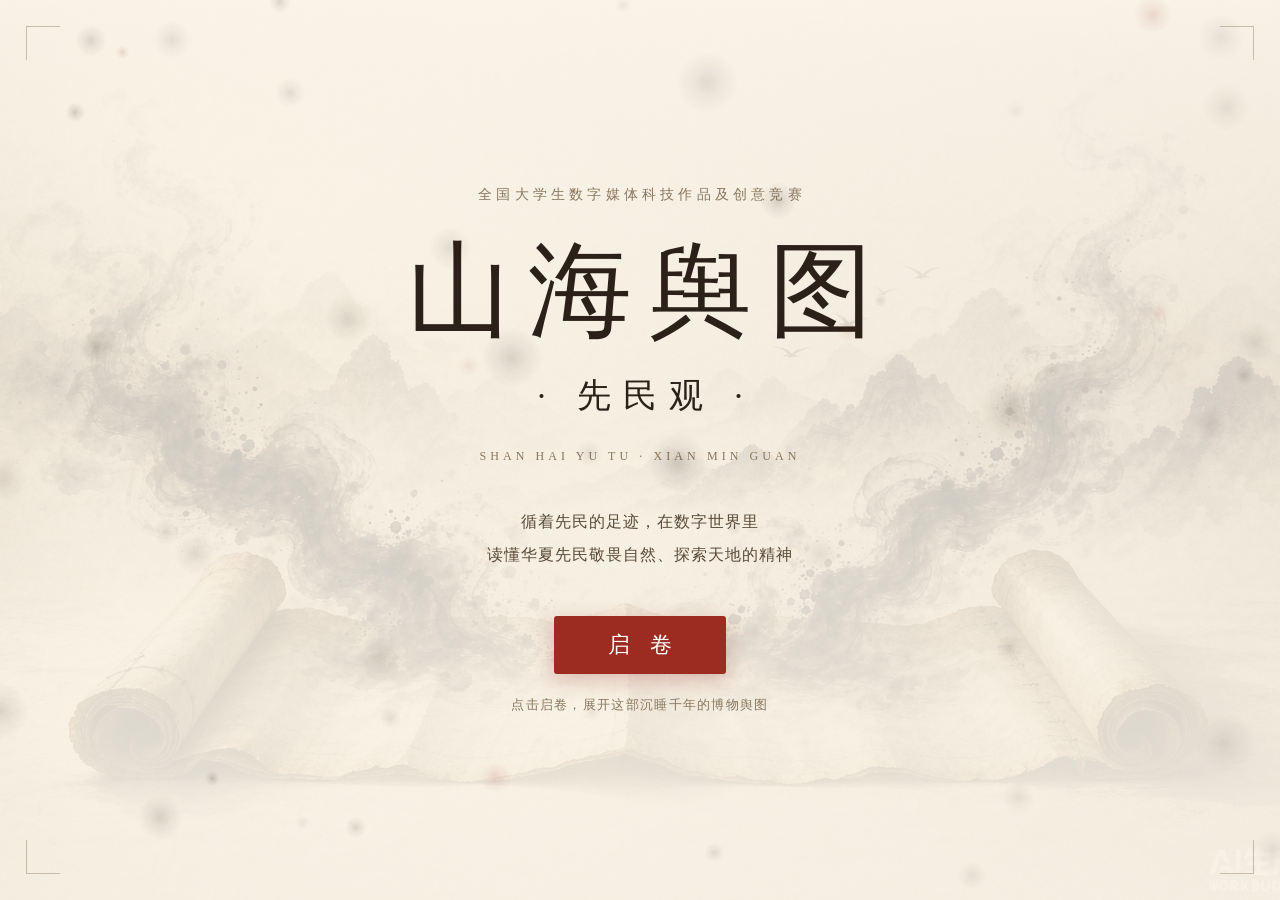
==== index.html @ 9dc1ae15 "《山海舆图·先民观》交互 H5：5 处地点 / 15 只异兽，含收集进度与结语回响" ====
<!DOCTYPE html>
<html lang="zh-CN">
<head>
<meta charset="UTF-8">
<meta name="viewport" content="width=device-width,initial-scale=1,maximum-scale=1,user-scalable=no,viewport-fit=cover">
<meta name="description" content="《山海舆图·先民观》—— 一款以《山海经》为基底的可交互博物舆图 H5">
<title>山海舆图 · 先民观</title>
<link rel="stylesheet" href="assets/css/style.css">
</head>
<body>

<!-- 墨迹粒子背景（全局，轻量） -->
<canvas id="ink-canvas" aria-hidden="true"></canvas>

<!-- ============ 首页：古本启卷 ============ -->
<section class="page page--cover is-active" id="page-cover">
  <div class="cover__bg"></div>
  <div class="cover__inner">
    <p class="cover__eyebrow">全国大学生数字媒体科技作品及创意竞赛</p>
    <h1 class="cover__title">山海舆图</h1>
    <p class="cover__subtitle">· 先民观 ·</p>
    <p class="cover__en">SHAN HAI YU TU · XIAN MIN GUAN</p>
    <p class="cover__desc">循着先民的足迹，在数字世界里<br>读懂华夏先民敬畏自然、探索天地的精神</p>
    <button class="btn-seal" id="btn-open">启 卷</button>
    <p class="cover__hint">点击启卷，展开这部沉睡千年的博物舆图</p>
  </div>
  <div class="cover__corner cover__corner--tl"></div>
  <div class="cover__corner cover__corner--tr"></div>
  <div class="cover__corner cover__corner--bl"></div>
  <div class="cover__corner cover__corner--br"></div>
</section>

<!-- ============ 山海舆图：核心主界面 ============ -->
<section class="page page--map" id="page-map">
  <div class="scroll-viewport" id="viewport">
    <div class="scroll-track" id="track">

      <!-- 远景：长卷底图（跟随滚动，横向平铺） -->
      <div class="layer layer--paper" data-speed="1"></div>

      <!-- 远山剪影 -->
      <div class="layer layer--far" data-speed="0.25">
        <svg viewBox="0 0 1200 300" preserveAspectRatio="none">
          <path d="M0 230 L90 150 L180 215 L280 120 L390 205 L480 160 L600 225 L710 140 L820 210 L930 155 L1040 220 L1130 165 L1200 225 L1200 300 L0 300 Z"/>
        </svg>
      </div>

      <!-- 中山剪影 -->
      <div class="layer layer--mid" data-speed="0.55">
        <svg viewBox="0 0 1200 300" preserveAspectRatio="none">
          <path d="M0 265 L120 205 L230 258 L350 190 L470 250 L580 200 L700 258 L810 195 L930 252 L1050 205 L1160 255 L1200 230 L1200 300 L0 300 Z"/>
        </svg>
      </div>

      <!-- 舆图节点（位置由 app.js 依视差速度换算） -->
      <div class="layer layer--nodes" data-speed="0.8" id="node-layer">
        <!-- 卷末标记：让末尾的留白成为「未知之境」，而非看起来没加载完 -->
        <div class="end-mark" aria-hidden="true">
          <span class="end-mark__line">大荒之外</span>
          <span class="end-mark__seal">未 知</span>
        </div>
      </div>

      <!-- 近景坡岸 -->
      <div class="layer layer--near" data-speed="1">
        <svg viewBox="0 0 1200 300" preserveAspectRatio="none">
          <path d="M0 288 L150 262 L300 285 L450 258 L600 284 L750 260 L900 286 L1050 262 L1200 285 L1200 300 L0 300 Z"/>
        </svg>
      </div>

    </div>
  </div>

  <!-- 顶部标题栏 -->
  <header class="map-head">
    <div class="map-head__title">山海舆图 · 先民观</div>
    <div class="map-head__stat" id="stat-count" aria-live="polite">已识 0 / 15</div>
    <nav class="map-head__nav">
      <button class="btn-ghost" data-goto="timeline">时间线</button>
      <button class="btn-ghost" data-goto="ending">结语</button>
    </nav>
  </header>

  <!-- 底部进度与提示 -->
  <footer class="map-foot">
    <div class="map-foot__progress"><span id="progress-bar"></span></div>
    <p class="map-foot__hint" id="map-hint">横向滚动或拖动，循着先民的足迹游历山海 · 点击发光节点解锁知识</p>
  </footer>
</section>

<!-- ============ 时间线 ============ -->
<section class="page page--timeline" id="page-timeline">
  <div class="tl-wrap">
    <header class="tl-head">
      <h2>古籍流传与活化</h2>
      <p>从《山海经》古本，到今天被重新打开的方式</p>
    </header>
    <ol class="tl-list" id="tl-list"></ol>
    <p class="tl-note">以上为通识性脉络梳理，不涉具体年份考订。</p>
    <div class="tl-actions">
      <button class="btn-ghost" data-goto="map">返回舆图</button>
      <button class="btn-ghost" data-goto="ending">结语</button>
    </div>
  </div>
</section>

<!-- ============ 结语 ============ -->
<section class="page page--ending" id="page-ending">
  <div class="ed-wrap">
    <p class="ed-eyebrow">回响</p>
    <h2 class="ed-title" id="ed-title"></h2>
    <div class="ed-lines" id="ed-lines"></div>
    <!-- 此行所遇：把看过的异兽回响一遍，未看满则提示还差几只 -->
    <div class="ed-met" id="ed-met"></div>
    <div class="ed-tags" id="ed-tags"></div>
    <div class="ed-actions">
      <button class="btn-seal btn-seal--sm" id="btn-restart">重 游</button>
      <button class="btn-ghost" data-goto="map">回到舆图</button>
    </div>
  </div>
</section>

<!-- ============ 知识卡弹层 ============ -->
<div class="modal" id="modal" role="dialog" aria-modal="true" aria-labelledby="modal-title">
  <div class="modal__mask" data-close></div>
  <article class="modal__card" id="modal-card">
    <button class="modal__close" data-close aria-label="关闭">×</button>

    <!-- ============ 视图一：地点 · 该境全部异兽 ============ -->
    <section class="mv mv--place" id="view-place">
      <header class="kc-head">
        <p class="kc-eyebrow" id="kc-source"></p>
        <h3 class="kc-title" id="modal-title"></h3>
        <p class="kc-focus" id="kc-focus"></p>
        <p class="kc-intro" id="kc-intro"></p>
      </header>

      <div class="pl-bar">
        <span class="pl-count" id="pl-count"></span>
        <span class="pl-tip">点一只，看它的故事</span>
      </div>
      <ul class="beast-grid" id="beast-grid"></ul>

      <footer class="kc-foot">
        <p>同境异兽按《山海经》原文出处编排，「博物对照」为对照参考；兽名旁所注读音，参考《汉语大字典》《现代汉语词典》等工具书。</p>
      </footer>

      <nav class="kc-nav">
        <button class="btn-ghost btn-ghost--sm" id="kc-prev">← 上一处</button>
        <span class="kc-nav__pos" id="kc-pos"></span>
        <button class="btn-ghost btn-ghost--sm" id="kc-next">下一处 →</button>
      </nav>
    </section>

    <!-- ============ 视图二：异兽 · 故事与考据 ============ -->
    <section class="mv mv--beast" id="view-beast">
      <button class="mv-back" id="beast-back">
        <span class="mv-back__arrow">←</span>
        <span>返回<em id="back-place"></em></span>
      </button>

      <!-- 异兽主图：640×640 白描，按大图呈现 -->
      <figure class="kc-beast">
        <div class="kc-beast__frame">
          <img id="kc-img" alt="" loading="lazy">
        </div>
        <figcaption class="kc-beast__meta">
          <div class="kc-beast__name"><span id="kc-beast-name"></span><em class="kc-beast__py" id="kc-beast-py"></em></div>
          <p class="kc-beast__row"><span>出自</span><em id="kc-beast-at"></em></p>
          <p class="kc-beast__row"><span>博物对照</span><em id="kc-beast-zoology"></em></p>
          <p class="kc-beast__row"><span>先民猜想</span><em id="kc-beast-guess"></em></p>
        </figcaption>
      </figure>

      <!-- 先民故事：据记载推演，须与古籍原文区分 -->
      <div class="story">
        <h4 class="story__title">先民的故事</h4>
        <p class="story__text" id="story-text"></p>
        <p class="story__note">据《山海经》记载推演的情景化叙述，非古籍原文。</p>
      </div>

      <ol class="kc-layers" id="kc-layers"></ol>

      <footer class="kc-foot">
        <p>「博物对照」为当代知识对接的合理推测，标注为对照参考，不与古籍原文混淆。</p>
      </footer>

      <nav class="kc-nav">
        <button class="btn-ghost btn-ghost--sm" id="beast-prev">← 上一只</button>
        <span class="kc-nav__pos" id="beast-pos"></span>
        <button class="btn-ghost btn-ghost--sm" id="beast-next">下一只 →</button>
      </nav>
    </section>
  </article>
</div>

<script src="assets/js/data.js"></script>
<script src="assets/js/ink-particles.js"></script>
<script src="assets/js/app.js"></script>
</body>
</html>
---- assets/css/style.css ----
/* ===========================================================
   《山海舆图 · 先民观》样式表
   视觉基调：宣纸底 / 墨线勾勒 / 淡彩晕染 / 长卷式构图
   =========================================================== */

:root{
  --paper:#FAF5E9;
  --paper-2:#FFFDF8;
  --ink:#2B2118;
  --ink-soft:#5A4A37;
  --ink-faint:#8A765D;
  --line:#D9CFBB;
  --line-2:#C9BCA6;
  --red:#9C2B21;
  --wash:#F3ECDD;
  --font:"STKaiti","KaiTi","STSong","SimSun","Songti SC",serif;
  --ease:cubic-bezier(.22,.61,.36,1);
}

*{box-sizing:border-box;margin:0;padding:0;-webkit-tap-highlight-color:transparent}

html,body{height:100%;overflow:hidden}

body{
  background:var(--paper);
  color:var(--ink);
  font-family:var(--font);
  font-size:16px;
  line-height:1.75;
  position:relative;
}

/* 粒子层浮在页面之上：这样首页、舆图、结语都能看见墨点在纸上苏醒。
   透明度很低，不干扰文字；弹层 z-index 更高，不受影响。 */
#ink-canvas{
  position:fixed;inset:0;width:100%;height:100%;
  pointer-events:none;z-index:3;
}

/* ---------------- 页面容器 ---------------- */
.page{
  position:fixed;inset:0;
  opacity:0;visibility:hidden;
  transition:opacity .7s var(--ease),visibility .7s;
  z-index:2;
}
.page.is-active{opacity:1;visibility:visible}

/* ---------------- 通用按钮 ---------------- */
.btn-seal{
  display:inline-block;
  padding:14px 46px;
  font-family:var(--font);
  font-size:22px;letter-spacing:.34em;text-indent:.34em;
  color:var(--paper-2);
  background:var(--red);
  border:none;border-radius:3px;
  cursor:pointer;
  box-shadow:0 6px 22px rgba(156,43,33,.28);
  transition:transform .3s var(--ease),box-shadow .3s var(--ease);
}
.btn-seal:hover{transform:translateY(-2px);box-shadow:0 10px 28px rgba(156,43,33,.36)}
.btn-seal:active{transform:translateY(0)}
.btn-seal--sm{padding:10px 30px;font-size:18px}

.btn-ghost{
  padding:6px 16px;
  font-family:var(--font);
  font-size:15px;letter-spacing:.14em;text-indent:.14em;
  color:var(--ink-soft);
  background:rgba(255,253,248,.7);
  border:1px solid var(--line-2);border-radius:2px;
  cursor:pointer;
  transition:all .25s var(--ease);
}
.btn-ghost:hover{color:var(--red);border-color:var(--red)}

/* ===========================================================
   首页：古本启卷
   =========================================================== */
.page--cover{
  display:flex;align-items:center;justify-content:center;
  background:transparent;      /* 让墨迹粒子透上来 */
}
.cover__bg{
  position:absolute;inset:0;
  background:url("../img/cover-scroll.jpg") center bottom/cover no-repeat;
  opacity:.5;
  filter:saturate(.85);
}
.cover__bg::after{
  content:'';position:absolute;inset:0;
  background:linear-gradient(to bottom,rgba(250,245,233,.94) 0%,rgba(250,245,233,.6) 42%,rgba(250,245,233,.86) 100%);
}

.cover__inner{
  position:relative;z-index:3;
  text-align:center;
  padding:0 24px;
  animation:rise 1.2s var(--ease) both;
}
@keyframes rise{from{opacity:0;transform:translateY(26px)}to{opacity:1;transform:none}}

.cover__eyebrow{font-size:14px;letter-spacing:.3em;text-indent:.3em;color:var(--ink-faint);margin-bottom:26px}
.cover__title{
  font-size:clamp(56px,11vw,104px);font-weight:400;
  letter-spacing:.16em;text-indent:.16em;line-height:1.1;
  color:var(--ink);
}
.cover__subtitle{
  margin-top:18px;font-size:clamp(22px,4.4vw,34px);
  letter-spacing:.34em;text-indent:.34em;color:var(--ink);
}
.cover__en{
  margin-top:20px;font-family:"Times New Roman",serif;
  font-size:12px;letter-spacing:.34em;color:var(--ink-faint);text-transform:uppercase;
}
.cover__desc{
  margin:38px auto 0;max-width:520px;
  font-size:16px;line-height:2.1;color:var(--ink-soft);letter-spacing:.06em;
}
.page--cover .btn-seal{margin-top:44px}
.cover__hint{margin-top:20px;font-size:13px;color:var(--ink-faint);letter-spacing:.1em}

/* 版框四角 */
.cover__corner{position:absolute;width:34px;height:34px;border:1px solid var(--line-2);z-index:2}
.cover__corner--tl{top:26px;left:26px;border-right:none;border-bottom:none}
.cover__corner--tr{top:26px;right:26px;border-left:none;border-bottom:none}
.cover__corner--bl{bottom:26px;left:26px;border-right:none;border-top:none}
.cover__corner--br{bottom:26px;right:26px;border-left:none;border-top:none}

/* 启卷动画：中缝朱线 → 纸面向两侧展开 */
.page--cover::before{
  content:'';position:absolute;left:50%;top:0;width:1px;height:100%;
  background:var(--red);transform:scaleY(0);transform-origin:center;z-index:6;
}
.page--cover::after{
  content:'';position:absolute;inset:0;background:var(--paper);
  transform:scaleX(0);transform-origin:center;z-index:5;pointer-events:none;
}
.page--cover.is-opening::before{animation:seam .38s var(--ease) forwards}
.page--cover.is-opening::after{animation:spread .62s var(--ease) .3s forwards}
@keyframes seam{from{transform:scaleY(0)}to{transform:scaleY(1)}}
@keyframes spread{from{transform:scaleX(0)}to{transform:scaleX(1)}}
.page--cover.is-opening .cover__inner{animation:fadeOut .5s var(--ease) forwards}
@keyframes fadeOut{to{opacity:0;transform:translateY(-14px)}}

/* ===========================================================
   山海舆图：2.5D 视差长卷
   =========================================================== */
.scroll-viewport{
  position:absolute;inset:0;
  overflow-x:auto;overflow-y:hidden;
  scrollbar-width:none;-ms-overflow-style:none;
  cursor:grab;
}
.scroll-viewport::-webkit-scrollbar{display:none}
.scroll-viewport.is-dragging{cursor:grabbing}
.scroll-viewport.is-dragging *{pointer-events:none}

.scroll-track{position:relative;height:100%;min-width:100%}

.layer{
  position:absolute;top:0;left:0;height:100%;width:100%;
  will-change:transform;
  pointer-events:none;         /* 山峦层不拦截点击 */
}
.layer svg{display:block;width:100%;height:100%}

/* 长卷底图：横向平铺 */
.layer--paper{
  background:url("../img/scroll-long.jpg") repeat-x bottom left;
  background-size:auto 100%;
  opacity:.92;
}
.layer--far  svg path{fill:#DCD3C0;opacity:.85}
.layer--mid  svg path{fill:#C6BAA2;opacity:.9}
.layer--near svg path{fill:#A9997C;opacity:.95}

/* 舆图节点 */
.layer--nodes{pointer-events:auto}
.node{
  position:absolute;transform:translate(-50%,-50%);
  display:flex;flex-direction:column;align-items:center;gap:8px;
  background:none;border:none;cursor:pointer;font-family:var(--font);
  padding:16px 22px;          /* 热区放大，别让手指/鼠标瞄不准 */
  -webkit-tap-highlight-color:transparent;
}
.node__dot{
  position:relative;width:20px;height:20px;border-radius:50%;
  background:var(--paper-2);
  border:3px solid var(--red);
  box-shadow:0 0 0 0 rgba(156,43,33,.45);
  animation:breathe 2.6s ease-in-out infinite;
  transition:transform .3s var(--ease);
}
@keyframes breathe{
  0%,100%{box-shadow:0 0 0 0 rgba(156,43,33,.42)}
  50%{box-shadow:0 0 0 14px rgba(156,43,33,0)}
}
.node__dot::after{
  content:'';position:absolute;inset:0;margin:auto;
  width:6px;height:6px;border-radius:50%;background:var(--red);
}
.node:hover .node__dot,.node:focus-visible .node__dot{transform:scale(1.35)}
.node:active .node__dot{transform:scale(1.5);transition-duration:.08s}   /* 按下有回应，知道点中了 */

.node__label{
  font-size:17px;letter-spacing:.16em;text-indent:.16em;color:var(--ink);
  background:rgba(255,253,248,.86);
  padding:3px 12px;border-radius:2px;
  border:1px solid var(--line);
  white-space:nowrap;
  transition:all .3s var(--ease);
}
.node:hover .node__label{color:var(--red);border-color:var(--red);background:var(--paper-2)}
.node__source{
  font-size:11px;color:var(--ink-faint);letter-spacing:.06em;
  background:rgba(255,253,248,.7);padding:1px 8px;border-radius:2px;
  opacity:0;transition:opacity .3s var(--ease);
}
.node:hover .node__source{opacity:1}

/* 已访问节点 */
.node.is-visited .node__dot{background:var(--red)}
.node.is-visited .node__dot::after{background:var(--paper-2)}

/* 顶部标题栏 */
.map-head{
  position:absolute;top:0;left:0;right:0;z-index:4;
  display:flex;align-items:center;justify-content:space-between;
  padding:20px 26px;
  background:linear-gradient(to bottom,rgba(250,245,233,.95),rgba(250,245,233,0));
  pointer-events:none;
}
.map-head>*{pointer-events:auto}
.map-head__title{font-size:19px;letter-spacing:.22em;text-indent:.22em;color:var(--ink)}
.map-head__nav{display:flex;gap:10px}
/* 收集进度徽标：集齐后转为朱红 */
.map-head__stat{
  margin-left:auto;margin-right:6px;
  font-size:12px;letter-spacing:.14em;text-indent:.14em;
  color:var(--ink-faint);
  border:1px solid var(--line-2);border-radius:2px;
  padding:4px 10px;background:rgba(255,253,248,.7);
  transition:all .4s var(--ease);
}
.map-head__stat.is-full{color:var(--paper-2);background:var(--red);border-color:var(--red)}

/* 底部进度 */
.map-foot{
  position:absolute;bottom:0;left:0;right:0;z-index:4;
  padding:16px 26px 22px;
  display:flex;flex-direction:column;align-items:center;gap:12px;
  background:linear-gradient(to top,rgba(250,245,233,.92),rgba(250,245,233,0));
  pointer-events:none;
}
.map-foot__progress{
  width:min(560px,72vw);height:1px;background:var(--line-2);position:relative;
}
.map-foot__progress span{
  position:absolute;left:0;top:-1px;height:3px;width:0;
  background:var(--red);transition:width .18s linear;
}
/* 异兽集齐后，游历进度条也转为朱红实线 */
.map-foot__progress.is-full{height:3px;background:rgba(156,43,33,.18)}
.map-foot__progress.is-full span{top:0;height:3px}
.map-foot__hint{font-size:13px;color:var(--ink-faint);letter-spacing:.1em;text-align:center}

/* ===========================================================
   时间线
   =========================================================== */
.page--timeline{overflow-y:auto;background:var(--paper)}
.tl-wrap{max-width:860px;margin:0 auto;padding:64px 28px 80px}
.tl-head{text-align:center;margin-bottom:52px}
.tl-head h2{font-size:clamp(26px,5vw,34px);font-weight:400;letter-spacing:.2em;text-indent:.2em}
.tl-head p{margin-top:12px;font-size:14px;color:var(--ink-faint);letter-spacing:.1em}

.tl-list{list-style:none;position:relative;padding-left:34px}
.tl-list::before{
  content:'';position:absolute;left:7px;top:8px;bottom:8px;
  width:1px;background:linear-gradient(to bottom,transparent,var(--line-2) 8%,var(--line-2) 92%,transparent);
}
.tl-item{position:relative;padding-bottom:38px;opacity:0;transform:translateY(18px)}
.tl-item.is-in{opacity:1;transform:none;transition:all .6s var(--ease)}
.tl-item::before{
  content:'';position:absolute;left:-33px;top:9px;
  width:11px;height:11px;border-radius:50%;
  background:var(--paper);border:2px solid var(--red);
}
.tl-item:last-child::before{background:var(--red)}
.tl-era{
  display:inline-block;font-size:13px;letter-spacing:.18em;
  color:var(--red);margin-bottom:4px;
}
.tl-title{font-size:21px;letter-spacing:.1em;margin-bottom:6px}
.tl-desc{font-size:15px;color:var(--ink-soft);line-height:1.95}
.tl-note{margin-top:8px;padding-left:34px;font-size:12px;color:var(--ink-faint)}
.tl-actions{margin-top:44px;display:flex;gap:12px;justify-content:center}

/* ===========================================================
   结语
   =========================================================== */
.page--ending{display:flex;align-items:center;justify-content:center;background:transparent}
.ed-wrap{text-align:center;padding:0 26px;max-width:680px}
.ed-eyebrow{font-size:13px;letter-spacing:.4em;text-indent:.4em;color:var(--red);margin-bottom:16px}
.ed-title{font-size:clamp(34px,7vw,54px);font-weight:400;letter-spacing:.24em;text-indent:.24em;margin-bottom:40px}
.ed-lines{display:flex;flex-direction:column;gap:14px}
.ed-lines p{
  font-size:clamp(15px,3.2vw,18px);line-height:2.1;color:var(--ink-soft);letter-spacing:.08em;
  opacity:0;transform:translateY(14px);
}
.ed-lines p.is-in{opacity:1;transform:none;transition:all .8s var(--ease)}
.ed-tags{margin-top:44px;display:flex;gap:14px;justify-content:center;flex-wrap:wrap}
.ed-tags span{
  font-size:13px;letter-spacing:.16em;text-indent:.16em;color:var(--ink-faint);
  border:1px solid var(--line-2);padding:4px 14px;border-radius:2px;
}
/* 此行所遇：结语里回响一遍看过的异兽 */
.ed-met{
  margin:40px auto 0;max-width:640px;
  border-top:1px solid var(--line);border-bottom:1px solid var(--line);
  padding:18px 4px;text-align:center;
}
.ed-met__head{display:flex;align-items:baseline;justify-content:center;gap:12px}
.ed-met__num{font-size:22px;letter-spacing:.06em;color:var(--red)}
.ed-met__label{font-size:13px;letter-spacing:.28em;text-indent:.28em;color:var(--ink-faint)}
.ed-met__list{margin-top:10px;font-size:14px;line-height:2.1;letter-spacing:.1em;color:var(--ink-soft)}
.ed-met__list--empty{color:var(--ink-faint)}
.ed-met__miss{margin-top:12px;font-size:12px;line-height:1.9;color:var(--ink-faint)}
.ed-met__done{margin-top:14px;font-size:14px;line-height:2;letter-spacing:.1em;color:var(--ink-soft)}
.ed-met__done em{
  font-style:normal;color:var(--paper-2);background:var(--red);
  padding:3px 10px;border-radius:2px;margin-right:10px;letter-spacing:.2em;
}
.ed-actions{margin-top:48px;display:flex;gap:16px;justify-content:center;align-items:center;flex-wrap:wrap}

/* ===========================================================
   知识卡弹层
   =========================================================== */
.modal{
  position:fixed;inset:0;z-index:10;
  display:flex;align-items:center;justify-content:center;
  opacity:0;visibility:hidden;
  transition:opacity .35s var(--ease),visibility .35s;
}
.modal.is-open{opacity:1;visibility:visible}
.modal__mask{position:absolute;inset:0;background:rgba(43,33,24,.42);backdrop-filter:blur(2px)}

.modal__card{
  position:relative;
  width:min(620px,92vw);max-height:88vh;
  overflow-y:auto;
  background:var(--paper-2);
  border:1px solid var(--line-2);
  border-radius:4px;
  padding:38px 40px 30px;
  box-shadow:0 24px 60px rgba(43,33,24,.3);
  transform:translateY(26px) scale(.97);
  transition:transform .42s var(--ease);
}
.modal.is-open .modal__card{transform:none}

.modal__close{
  position:absolute;top:12px;right:16px;
  width:34px;height:34px;line-height:1;
  font-size:26px;color:var(--ink-faint);
  background:none;border:none;cursor:pointer;
  transition:color .2s;
}
.modal__close:hover{color:var(--red)}

/* 两级视图：地点 → 异兽。同一张卡片内切换，避免弹层套弹层 */
.mv{display:none}
.mv.is-active{display:block;animation:mvIn .38s var(--ease)}
@keyframes mvIn{from{opacity:0;transform:translateY(10px)}to{opacity:1;transform:none}}

.mv-back{
  display:inline-flex;align-items:center;gap:8px;
  margin-bottom:16px;padding:6px 14px 6px 10px;
  font-family:var(--font);font-size:13px;letter-spacing:.12em;
  color:var(--ink-soft);background:none;
  border:1px solid var(--line-2);border-radius:2px;cursor:pointer;
  transition:color .2s,border-color .2s;
}
.mv-back:hover{color:var(--red);border-color:var(--red)}
.mv-back__arrow{font-size:15px;line-height:1}
.mv-back em{font-style:normal;color:var(--red);margin-left:6px}

.kc-head{border-bottom:1px solid var(--line);padding-bottom:18px}
.kc-eyebrow{font-size:12px;letter-spacing:.16em;color:var(--ink-faint);margin-bottom:8px}
.kc-title{font-size:30px;font-weight:400;letter-spacing:.18em;text-indent:.18em;margin-bottom:10px}
.kc-focus{font-size:15px;color:var(--red);letter-spacing:.08em;margin-bottom:12px}
.kc-intro{font-size:14px;color:var(--ink-soft);line-height:2}

/* 地点视图：本境异兽一览 */
.pl-bar{
  display:flex;align-items:baseline;justify-content:space-between;gap:10px;
  margin:20px 0 12px;
}
.pl-count{font-size:13px;letter-spacing:.14em;color:var(--red)}
.pl-tip{font-size:11px;letter-spacing:.1em;color:var(--ink-faint)}

.beast-grid{list-style:none;display:grid;grid-template-columns:repeat(3,1fr);gap:12px}
.beast-card{
  display:flex;flex-direction:column;gap:8px;width:100%;
  padding:10px;box-sizing:border-box;
  font-family:var(--font);text-align:left;
  background:var(--wash);border:1px solid var(--line);border-radius:3px;
  cursor:pointer;transition:border-color .25s,background .25s,transform .25s;
}
.beast-card:hover,.beast-card:focus-visible{
  border-color:var(--red);background:var(--paper-2);transform:translateY(-3px);
}
.beast-card__frame{
  width:100%;aspect-ratio:1/1;overflow:hidden;
  border:1px solid var(--line-2);border-radius:2px;background:var(--paper-2);
}
.beast-card__frame img{width:100%;height:100%;object-fit:cover;display:block}
.beast-card__name{
  font-size:16px;letter-spacing:.14em;text-indent:.14em;color:var(--ink);
  display:flex;align-items:baseline;justify-content:center;gap:6px;
}
/* 生僻字注音：紧跟兽名，小字、不抢主名 */
.beast-card__py{
  font-style:normal;font-size:10px;letter-spacing:.02em;text-indent:0;
  color:var(--ink-faint);
}
/* 已识印章：看过的兽在图上留一枚朱红小印，收集感 */
.beast-card.is-read .beast-card__frame{position:relative}
.beast-card.is-read .beast-card__frame::after{
  content:'已识';
  position:absolute;right:5px;bottom:5px;
  font-size:10px;letter-spacing:.06em;line-height:1;
  color:var(--paper-2);background:rgba(156,43,33,.9);
  padding:3px 5px;border-radius:2px;
}
.beast-card__at{font-size:11px;color:var(--ink-faint);letter-spacing:.06em}
.beast-card__quote{
  font-size:11px;line-height:1.7;color:var(--ink-soft);
  border-top:1px dashed var(--line-2);padding-top:7px;margin-top:auto;
}
.beast-card.is-read .beast-card__name{color:var(--red)}

/* 异兽主图：素材是 640×640 白描，必须给足尺寸才看得见笔法。
   之前压成 104px 缩略图，等于把整张画缩成指甲盖，细节全丢。 */
.kc-beast{
  display:flex;align-items:stretch;gap:20px;
  margin:22px 0 4px;padding:16px;
  background:var(--wash);
  border:1px solid var(--line);
  border-radius:3px;
}
.kc-beast__frame{
  flex:0 0 auto;width:200px;height:200px;
  border:1px solid var(--line-2);border-radius:3px;
  background:var(--paper-2);overflow:hidden;
}
.kc-beast__frame img{width:100%;height:100%;object-fit:cover;display:block}
.kc-beast__meta{
  display:flex;flex-direction:column;justify-content:center;gap:12px;
  min-width:0;
}
.kc-beast__name{font-size:30px;letter-spacing:.2em;text-indent:.2em;line-height:1.25}
.kc-beast__py{
  font-style:normal;font-size:12px;letter-spacing:.04em;text-indent:0;
  color:var(--ink-faint);margin-left:10px;
}
.kc-beast__row{font-size:13px;line-height:1.8}
.kc-beast__row span{
  display:inline-block;min-width:58px;margin-right:10px;
  font-size:11px;letter-spacing:.12em;color:var(--ink-faint);
}
.kc-beast__row em{font-style:normal;color:var(--ink-soft)}

/* 先民故事：独立成块，并显式注明非古籍原文 */
.story{
  margin:16px 0 4px;padding:16px 18px;
  background:var(--paper-2);
  border:1px solid var(--line);
  border-left:3px solid var(--red);
  border-radius:2px;
}
.story__title{
  font-size:15px;font-weight:400;letter-spacing:.18em;text-indent:.18em;
  color:var(--red);margin-bottom:10px;
}
.story__text{font-size:14px;line-height:2.05;color:var(--ink-soft);text-align:justify}
.story__note{margin-top:10px;font-size:11px;line-height:1.7;color:var(--ink-faint)}

/* 顺次游历导航 */
.kc-nav{
  display:flex;align-items:center;justify-content:space-between;gap:12px;
  margin-top:20px;padding-top:16px;border-top:1px solid var(--line);
}
.kc-nav__pos{font-size:12px;letter-spacing:.18em;color:var(--ink-faint)}
.btn-ghost--sm{padding:6px 13px;font-size:13px;letter-spacing:.12em;text-indent:.12em}
.btn-ghost[disabled]{opacity:.32;cursor:not-allowed}
.btn-ghost[disabled]:hover{color:var(--ink-soft);border-color:var(--line-2)}

/* 卷末标记：末尾留白是「未知之境」，不是没画完 */
.end-mark{
  position:absolute;top:46%;transform:translate(-50%,-50%);
  display:flex;flex-direction:column;align-items:center;gap:14px;
  pointer-events:none;
}
.end-mark__line{
  writing-mode:vertical-rl;
  font-size:15px;letter-spacing:.34em;text-indent:.34em;color:var(--ink-faint);
}
.end-mark__seal{
  writing-mode:vertical-rl;
  width:46px;height:46px;
  display:flex;align-items:center;justify-content:center;
  font-size:14px;letter-spacing:.06em;line-height:1.1;
  color:var(--paper-2);background:var(--red);
  border-radius:3px;opacity:.88;
}

.kc-layers{list-style:none;margin-top:14px}
.kc-layer{
  border-top:1px solid var(--line);
  padding:16px 0;
  opacity:0;transform:translateY(12px);
}
.kc-layer.is-in{opacity:1;transform:none;transition:all .5s var(--ease)}
.kc-layer__top{display:flex;align-items:baseline;gap:10px;margin-bottom:6px}
.kc-layer__idx{
  width:22px;height:22px;flex:0 0 auto;
  display:flex;align-items:center;justify-content:center;
  font-size:12px;color:var(--paper-2);background:var(--red);border-radius:50%;
}
.kc-layer__label{font-size:17px;letter-spacing:.14em}
.kc-layer__hint{font-size:11px;color:var(--ink-faint);margin-left:auto;text-align:right}
.kc-layer__text{font-size:15px;color:var(--ink-soft);line-height:2;padding-left:32px}
.kc-layer--zoology .kc-layer__text::after{
  content:'（对照参考）';font-size:12px;color:var(--ink-faint);margin-left:6px;
}

.kc-foot{margin-top:20px;padding-top:14px;border-top:1px solid var(--line)}
.kc-foot p{font-size:11px;color:var(--ink-faint);line-height:1.8}

/* ===========================================================
   响应式：移动端
   =========================================================== */
@media (max-width:768px){
  .modal__card{width:100%;max-height:92vh;border-radius:0;padding:32px 22px 24px}
  .modal.is-open .modal__card{transform:none}
  .kc-title{font-size:25px}
  /* 窄屏改为上图下文，图仍然给足尺寸 */
  .kc-beast{flex-direction:column;align-items:center;gap:14px;padding:14px}
  .kc-beast__frame{width:min(240px,62vw);height:min(240px,62vw)}
  .kc-beast__meta{align-items:center;gap:9px}
  .kc-beast__name{font-size:24px}
  .kc-beast__row{font-size:12px;width:100%}
  .kc-nav{gap:8px}
  .kc-nav .btn-ghost--sm{padding:6px 10px;font-size:12px;letter-spacing:.06em;text-indent:.06em}
  /* 窄屏异兽一览改两列，卡片不至于挤成一团 */
  .beast-grid{grid-template-columns:repeat(2,1fr);gap:10px}
  .beast-card{padding:8px}
  .beast-card__name{font-size:15px}
  .beast-card__quote{font-size:10px;line-height:1.6}
  .story{padding:14px 15px}
  .story__text{font-size:13px;line-height:1.95}
  .map-head{padding:14px 16px}
  .map-head__title{font-size:16px;letter-spacing:.14em;text-indent:.14em}
  .map-foot{padding:12px 16px 18px}
  .map-foot__hint{font-size:12px}
  .node__label{font-size:14px;padding:2px 9px}
  .node__source{display:none}
  .tl-wrap{padding:48px 20px 60px}
  .tl-list{padding-left:26px}
  .tl-item::before{left:-25px}
  .tl-note{padding-left:26px}
  .cover__desc{font-size:14px}
}

/* 降低动效偏好 */
@media (prefers-reduced-motion:reduce){
  *{animation-duration:.01ms !important;transition-duration:.01ms !important}
}
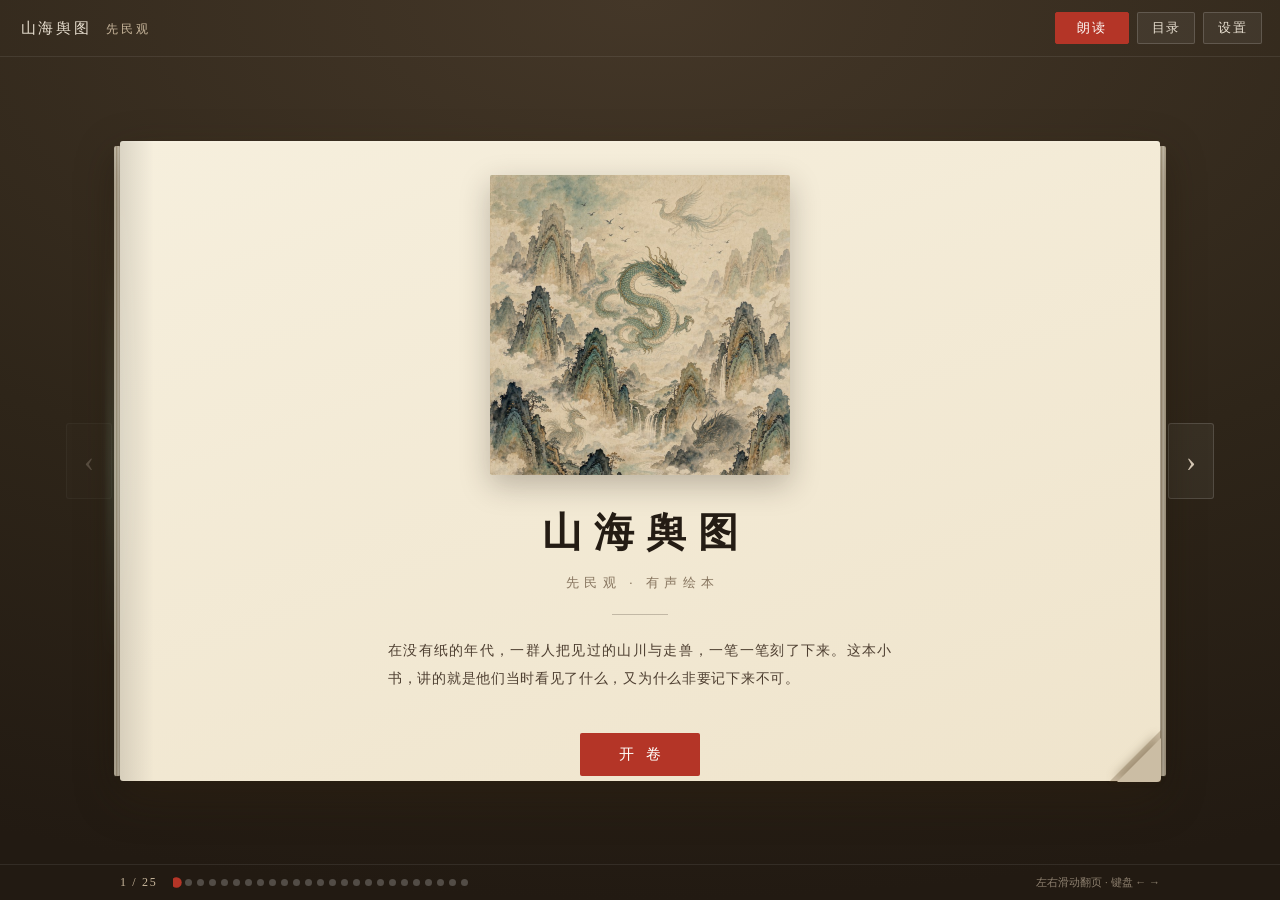
==== commit c54e29fe: "完善有声绘本：翻页引擎+新兽名阵容+考据标注+工程收尾" ====
--- a/index.html
+++ b/index.html
@@ -1,201 +1,118 @@
 <!DOCTYPE html>
 <html lang="zh-CN">
 <head>
-<meta charset="UTF-8">
-<meta name="viewport" content="width=device-width,initial-scale=1,maximum-scale=1,user-scalable=no,viewport-fit=cover">
-<meta name="description" content="《山海舆图·先民观》—— 一款以《山海经》为基底的可交互博物舆图 H5">
-<title>山海舆图 · 先民观</title>
-<link rel="stylesheet" href="assets/css/style.css">
+<meta charset="utf-8">
+<meta name="viewport" content="width=device-width,initial-scale=1,viewport-fit=cover">
+<title>山海舆图 · 先民观｜有声绘本</title>
+<meta name="description" content="以《山海经》为基底的有声绘本电子书，翻页即有人声讲述，水墨淡彩插画。">
+<link rel="stylesheet" href="assets/css/story.css">
 </head>
 <body>
 
-<!-- 墨迹粒子背景（全局，轻量） -->
-<canvas id="ink-canvas" aria-hidden="true"></canvas>
+<!-- 开场展卷短片 -->
+<div class="intro" id="intro" hidden>
+  <video class="intro__v" id="intro-video" data-src="assets/video/intro.mp4"
+         playsinline muted preload="auto"></video>
+  <div class="intro__veil"></div>
+  <button class="intro__skip" id="intro-skip" type="button">跳过 · 直接展卷</button>
+</div>
 
-<!-- ============ 首页：古本启卷 ============ -->
-<section class="page page--cover is-active" id="page-cover">
-  <div class="cover__bg"></div>
-  <div class="cover__inner">
-    <p class="cover__eyebrow">全国大学生数字媒体科技作品及创意竞赛</p>
-    <h1 class="cover__title">山海舆图</h1>
-    <p class="cover__subtitle">· 先民观 ·</p>
-    <p class="cover__en">SHAN HAI YU TU · XIAN MIN GUAN</p>
-    <p class="cover__desc">循着先民的足迹，在数字世界里<br>读懂华夏先民敬畏自然、探索天地的精神</p>
-    <button class="btn-seal" id="btn-open">启 卷</button>
-    <p class="cover__hint">点击启卷，展开这部沉睡千年的博物舆图</p>
+<div class="app">
+
+  <header class="bar">
+    <div class="bar__brand">山海舆图 <em>先民观</em></div>
+    <div class="bar__tools">
+      <button class="tbtn tbtn--say" id="btn-say" type="button">朗读</button>
+      <button class="tbtn" id="btn-toc" type="button">目录</button>
+      <button class="tbtn" id="btn-set" type="button">设置</button>
+    </div>
+  </header>
+
+  <main class="stage" id="stage">
+    <button class="nav nav--prev" id="btn-prev" type="button" aria-label="上一页">‹</button>
+
+    <div class="book" id="book">
+      <i class="stack stack--l" aria-hidden="true"></i>
+      <div class="book__base" id="base">
+        <article class="page" id="page"></article>
+      </div>
+      <div class="book__next" id="next-half"></div>
+      <div class="book__cast" id="cast"></div>
+      <div class="book__spine" id="spine"></div>
+      <div class="flip" id="flip" hidden>
+        <div class="flip__face flip__front" id="flip-front"></div>
+        <div class="flip__face flip__back" id="flip-back"></div>
+      </div>
+      <i class="stack stack--r" aria-hidden="true"></i>
+      <button class="corner" id="corner" type="button" aria-label="翻到下一页"><i></i><u></u></button>
+    </div>
+
+    <button class="nav nav--next" id="btn-next" type="button" aria-label="下一页">›</button>
+  </main>
+
+  <footer class="foot">
+    <div class="foot__inner">
+      <span class="foot__num" id="page-num">1 / 25</span>
+      <div class="dots" id="dots"></div>
+      <span class="foot__hint" id="foot-hint">左右滑动翻页 · 键盘 ← →</span>
+    </div>
+  </footer>
+
+</div>
+
+<!-- 目录 -->
+<div class="sheet" id="sheet-toc" hidden>
+  <div class="sheet__box">
+    <div class="sheet__head"><span>目录</span><button class="sheet__x" data-close type="button">×</button></div>
+    <div class="toc" id="toc"></div>
   </div>
-  <div class="cover__corner cover__corner--tl"></div>
-  <div class="cover__corner cover__corner--tr"></div>
-  <div class="cover__corner cover__corner--bl"></div>
-  <div class="cover__corner cover__corner--br"></div>
-</section>
+</div>
 
-<!-- ============ 山海舆图：核心主界面 ============ -->
-<section class="page page--map" id="page-map">
-  <div class="scroll-viewport" id="viewport">
-    <div class="scroll-track" id="track">
-
-      <!-- 远景：长卷底图（跟随滚动，横向平铺） -->
-      <div class="layer layer--paper" data-speed="1"></div>
-
-      <!-- 远山剪影 -->
-      <div class="layer layer--far" data-speed="0.25">
-        <svg viewBox="0 0 1200 300" preserveAspectRatio="none">
-          <path d="M0 230 L90 150 L180 215 L280 120 L390 205 L480 160 L600 225 L710 140 L820 210 L930 155 L1040 220 L1130 165 L1200 225 L1200 300 L0 300 Z"/>
-        </svg>
-      </div>
-
-      <!-- 中山剪影 -->
-      <div class="layer layer--mid" data-speed="0.55">
-        <svg viewBox="0 0 1200 300" preserveAspectRatio="none">
-          <path d="M0 265 L120 205 L230 258 L350 190 L470 250 L580 200 L700 258 L810 195 L930 252 L1050 205 L1160 255 L1200 230 L1200 300 L0 300 Z"/>
-        </svg>
-      </div>
-
-      <!-- 舆图节点（位置由 app.js 依视差速度换算） -->
-      <div class="layer layer--nodes" data-speed="0.8" id="node-layer">
-        <!-- 卷末标记：让末尾的留白成为「未知之境」，而非看起来没加载完 -->
-        <div class="end-mark" aria-hidden="true">
-          <span class="end-mark__line">大荒之外</span>
-          <span class="end-mark__seal">未 知</span>
-        </div>
-      </div>
-
-      <!-- 近景坡岸 -->
-      <div class="layer layer--near" data-speed="1">
-        <svg viewBox="0 0 1200 300" preserveAspectRatio="none">
-          <path d="M0 288 L150 262 L300 285 L450 258 L600 284 L750 260 L900 286 L1050 262 L1200 285 L1200 300 L0 300 Z"/>
-        </svg>
-      </div>
-
+<!-- 设置 -->
+<div class="sheet" id="sheet-set" hidden>
+  <div class="sheet__box">
+    <div class="sheet__head"><span>朗读与音乐</span><button class="sheet__x" data-close type="button">×</button></div>
+    <div class="set">
+      <label class="set__row">
+        <span>讲述声音</span>
+        <select id="set-voice"></select>
+      </label>
+      <label class="set__row">
+        <span>语速</span>
+        <input type="range" id="set-rate" min="0.6" max="1.4" step="0.1" value="0.95">
+        <b id="set-rate-val">0.95</b>
+      </label>
+      <label class="set__row set__row--check">
+        <input type="checkbox" id="set-auto" checked>
+        <span>翻页后自动讲述</span>
+      </label>
+      <label class="set__row set__row--check">
+        <input type="checkbox" id="set-bgm" checked>
+        <span>背景音乐（讲述时自动压低）</span>
+      </label>
+      <label class="set__row">
+        <span>音乐音量</span>
+        <input type="range" id="set-bgmvol" min="0" max="100" step="5" value="30">
+        <b id="set-bgmvol-val">30</b>
+      </label>
+      <label class="set__row set__row--check">
+        <input type="checkbox" id="set-sfx" checked>
+        <span>翻页的纸张沙沙声</span>
+      </label>
+      <label class="set__row set__row--check">
+        <input type="checkbox" id="set-mist" checked>
+        <span>翻页时的山海微光与薄雾</span>
+      </label>
+      <p class="set__note" id="set-note">翻页效果为实时三维演算：纸张按段弯曲、随光照明暗、落页有回弹；可在网址后加 ?seg=1 关闭弯曲（省性能）。</p>
     </div>
   </div>
-
-  <!-- 顶部标题栏 -->
-  <header class="map-head">
-    <div class="map-head__title">山海舆图 · 先民观</div>
-    <div class="map-head__stat" id="stat-count" aria-live="polite">已识 0 / 15</div>
-    <nav class="map-head__nav">
-      <button class="btn-ghost" data-goto="timeline">时间线</button>
-      <button class="btn-ghost" data-goto="ending">结语</button>
-    </nav>
-  </header>
-
-  <!-- 底部进度与提示 -->
-  <footer class="map-foot">
-    <div class="map-foot__progress"><span id="progress-bar"></span></div>
-    <p class="map-foot__hint" id="map-hint">横向滚动或拖动，循着先民的足迹游历山海 · 点击发光节点解锁知识</p>
-  </footer>
-</section>
-
-<!-- ============ 时间线 ============ -->
-<section class="page page--timeline" id="page-timeline">
-  <div class="tl-wrap">
-    <header class="tl-head">
-      <h2>古籍流传与活化</h2>
-      <p>从《山海经》古本，到今天被重新打开的方式</p>
-    </header>
-    <ol class="tl-list" id="tl-list"></ol>
-    <p class="tl-note">以上为通识性脉络梳理，不涉具体年份考订。</p>
-    <div class="tl-actions">
-      <button class="btn-ghost" data-goto="map">返回舆图</button>
-      <button class="btn-ghost" data-goto="ending">结语</button>
-    </div>
-  </div>
-</section>
-
-<!-- ============ 结语 ============ -->
-<section class="page page--ending" id="page-ending">
-  <div class="ed-wrap">
-    <p class="ed-eyebrow">回响</p>
-    <h2 class="ed-title" id="ed-title"></h2>
-    <div class="ed-lines" id="ed-lines"></div>
-    <!-- 此行所遇：把看过的异兽回响一遍，未看满则提示还差几只 -->
-    <div class="ed-met" id="ed-met"></div>
-    <div class="ed-tags" id="ed-tags"></div>
-    <div class="ed-actions">
-      <button class="btn-seal btn-seal--sm" id="btn-restart">重 游</button>
-      <button class="btn-ghost" data-goto="map">回到舆图</button>
-    </div>
-  </div>
-</section>
-
-<!-- ============ 知识卡弹层 ============ -->
-<div class="modal" id="modal" role="dialog" aria-modal="true" aria-labelledby="modal-title">
-  <div class="modal__mask" data-close></div>
-  <article class="modal__card" id="modal-card">
-    <button class="modal__close" data-close aria-label="关闭">×</button>
-
-    <!-- ============ 视图一：地点 · 该境全部异兽 ============ -->
-    <section class="mv mv--place" id="view-place">
-      <header class="kc-head">
-        <p class="kc-eyebrow" id="kc-source"></p>
-        <h3 class="kc-title" id="modal-title"></h3>
-        <p class="kc-focus" id="kc-focus"></p>
-        <p class="kc-intro" id="kc-intro"></p>
-      </header>
-
-      <div class="pl-bar">
-        <span class="pl-count" id="pl-count"></span>
-        <span class="pl-tip">点一只，看它的故事</span>
-      </div>
-      <ul class="beast-grid" id="beast-grid"></ul>
-
-      <footer class="kc-foot">
-        <p>同境异兽按《山海经》原文出处编排，「博物对照」为对照参考；兽名旁所注读音，参考《汉语大字典》《现代汉语词典》等工具书。</p>
-      </footer>
-
-      <nav class="kc-nav">
-        <button class="btn-ghost btn-ghost--sm" id="kc-prev">← 上一处</button>
-        <span class="kc-nav__pos" id="kc-pos"></span>
-        <button class="btn-ghost btn-ghost--sm" id="kc-next">下一处 →</button>
-      </nav>
-    </section>
-
-    <!-- ============ 视图二：异兽 · 故事与考据 ============ -->
-    <section class="mv mv--beast" id="view-beast">
-      <button class="mv-back" id="beast-back">
-        <span class="mv-back__arrow">←</span>
-        <span>返回<em id="back-place"></em></span>
-      </button>
-
-      <!-- 异兽主图：640×640 白描，按大图呈现 -->
-      <figure class="kc-beast">
-        <div class="kc-beast__frame">
-          <img id="kc-img" alt="" loading="lazy">
-        </div>
-        <figcaption class="kc-beast__meta">
-          <div class="kc-beast__name"><span id="kc-beast-name"></span><em class="kc-beast__py" id="kc-beast-py"></em></div>
-          <p class="kc-beast__row"><span>出自</span><em id="kc-beast-at"></em></p>
-          <p class="kc-beast__row"><span>博物对照</span><em id="kc-beast-zoology"></em></p>
-          <p class="kc-beast__row"><span>先民猜想</span><em id="kc-beast-guess"></em></p>
-        </figcaption>
-      </figure>
-
-      <!-- 先民故事：据记载推演，须与古籍原文区分 -->
-      <div class="story">
-        <h4 class="story__title">先民的故事</h4>
-        <p class="story__text" id="story-text"></p>
-        <p class="story__note">据《山海经》记载推演的情景化叙述，非古籍原文。</p>
-      </div>
-
-      <ol class="kc-layers" id="kc-layers"></ol>
-
-      <footer class="kc-foot">
-        <p>「博物对照」为当代知识对接的合理推测，标注为对照参考，不与古籍原文混淆。</p>
-      </footer>
-
-      <nav class="kc-nav">
-        <button class="btn-ghost btn-ghost--sm" id="beast-prev">← 上一只</button>
-        <span class="kc-nav__pos" id="beast-pos"></span>
-        <button class="btn-ghost btn-ghost--sm" id="beast-next">下一只 →</button>
-      </nav>
-    </section>
-  </article>
 </div>
 
-<script src="assets/js/data.js"></script>
-<script src="assets/js/ink-particles.js"></script>
-<script src="assets/js/app.js"></script>
+<script src="assets/js/pages.js"></script>
+<script src="assets/js/audio-map.js"></script>
+<script src="assets/js/bgm.js"></script>
+<script src="assets/js/flip.js"></script>
+<script src="assets/js/intro.js"></script>
+<script src="assets/js/story.js"></script>
 </body>
 </html>
--- a/assets/css/story.css
+++ b/assets/css/story.css
@@ -0,0 +1,416 @@
+/* ===========================================================
+ * 《山海舆图 · 先民观》有声绘本 · 样式
+ * 电子书：宣纸书页 + 翻页动效 + 讲述高亮
+ * =========================================================== */
+:root{
+  /* 色调整体提亮：宣纸更白更暖，墨色更深以拉开对比，朱色提饱和 */
+  --paper:#FDFAF1;      /* 宣纸 */
+  --paper-2:#FFFFFC;
+  --ink:#241C14;        /* 墨 */
+  --ink-soft:#4E3F31;   /* 比原先更深，读起来更清楚 */
+  --ink-faint:#87755F;
+  --red:#B43527;        /* 朱 */
+  --line:rgba(43,33,24,.12);
+  --line-2:rgba(43,33,24,.24);
+  --desk:#2E2519;       /* 承托书页的桌面（原先太黑，压得画面发闷） */
+  --ease:cubic-bezier(.22,.61,.36,1);
+  --font:"Songti SC","STSong","Noto Serif SC","Source Han Serif SC",serif;
+}
+*{box-sizing:border-box}
+html,body{height:100%}
+body{
+  margin:0;font-family:var(--font);color:var(--ink);
+  background:
+    radial-gradient(130% 100% at 50% 0%,#443728 0%,var(--desk) 58%,#221A12 100%);
+  -webkit-font-smoothing:antialiased;
+}
+button{font-family:var(--font)}
+
+/* ---------- 布局 ---------- */
+.app{height:100%;display:flex;flex-direction:column}
+.bar{
+  flex:0 0 auto;display:flex;align-items:center;gap:14px;
+  padding:12px 18px;padding-top:calc(12px + env(safe-area-inset-top));
+  color:#E8DFD0;border-bottom:1px solid rgba(255,255,255,.08);
+}
+.bar__brand{font-size:15px;letter-spacing:.18em;text-indent:.18em}
+.bar__brand em{font-style:normal;color:#C9B79C;margin-left:8px;font-size:12px;letter-spacing:.24em}
+.bar__tools{margin-left:auto;display:flex;gap:8px;flex-wrap:wrap}
+.tbtn{
+  font-size:13px;letter-spacing:.1em;color:#E8DFD0;
+  background:rgba(255,255,255,.06);border:1px solid rgba(255,255,255,.16);
+  border-radius:2px;padding:6px 14px;cursor:pointer;transition:.25s var(--ease);
+  -webkit-tap-highlight-color:transparent;
+}
+.tbtn:hover{background:rgba(255,255,255,.14)}
+.tbtn--say{color:var(--paper-2);background:var(--red);border-color:var(--red);min-width:74px}
+.tbtn--say:hover{background:#B03326}
+.tbtn--say.is-on{background:#4A6B4F;border-color:#4A6B4F}
+
+.stage{
+  flex:1 1 auto;display:flex;align-items:center;justify-content:center;
+  gap:8px;padding:20px 10px;position:relative;min-height:0;overflow:hidden;
+}
+.nav{
+  flex:0 0 auto;width:46px;height:76px;font-size:30px;line-height:1;
+  color:#D8CBB8;background:rgba(255,255,255,.05);
+  border:1px solid rgba(255,255,255,.14);border-radius:3px;cursor:pointer;
+  transition:.25s var(--ease);-webkit-tap-highlight-color:transparent;
+}
+.nav:hover{background:rgba(255,255,255,.14)}
+.nav[disabled]{opacity:.25;cursor:default}
+@media (max-width:720px){
+  .nav{position:absolute;bottom:6px;height:44px;width:44px;font-size:24px;z-index:5}
+  .nav--prev{left:10px}.nav--next{right:10px}
+  .stage{padding-bottom:58px}
+}
+
+/* ---------- 书页 ---------- */
+.book{
+  flex:1 1 auto;max-width:1040px;height:100%;max-height:640px;
+  position:relative;perspective:1700px;transform-style:preserve-3d;
+  will-change:transform;
+}
+.book__base{position:relative;height:100%;z-index:1}
+.page{
+  height:100%;background:var(--scene-tint,var(--paper));border-radius:3px;
+  /* 场景色调变化由 CSS 过渡，不占 JS 每帧的时间 */
+  transition:background-color .8s var(--ease);
+  box-shadow:0 16px 44px rgba(48,34,14,.36),0 2px 0 rgba(255,255,255,.1) inset;
+  overflow:hidden;position:relative;
+  display:grid;grid-template-columns:1.05fr .95fr;
+}
+/* 五境各有底色：换境时纸色缓缓过渡过去（值都很淡，不喧宾夺主） */
+.page[data-scene="xu"]   {--scene-tint:#FDFAF1}
+.page[data-scene="dong"] {--scene-tint:#F6FBF2}   /* 东方苍木：微青 */
+.page[data-scene="xi"]   {--scene-tint:#FDF6E7}   /* 西方金风：暖金 */
+.page[data-scene="bei"]  {--scene-tint:#F4FAFC}   /* 北方玄水：微蓝 */
+.page[data-scene="nan"]  {--scene-tint:#FEF4EF}   /* 南方丹火：微朱 */
+.page[data-scene="man"]  {--scene-tint:#F7F4EE}   /* 蛮荒：灰褐 */
+.page[data-scene="wei"]  {--scene-tint:#FCF8EE}
+.page::after{  /* 装订阴影（原先偏重，压着书脊发暗） */
+  content:'';position:absolute;left:0;top:0;bottom:0;width:34px;
+  background:linear-gradient(90deg,rgba(0,0,0,.11),rgba(0,0,0,0));
+  pointer-events:none;
+}
+@media (max-width:860px){
+  .page{grid-template-columns:1fr;grid-template-rows:auto 1fr;overflow-y:auto;max-height:none}
+  .book{max-height:none;height:auto}
+  .stage{align-items:flex-start}
+}
+
+/* 图 */
+.page__fig{
+  position:relative;background:linear-gradient(160deg,#FCF6E7,#FFFFFA);
+  display:flex;align-items:center;justify-content:center;padding:26px;
+  border-right:1px solid var(--line);overflow:hidden;
+}
+@media (max-width:860px){.page__fig{border-right:none;border-bottom:1px solid var(--line);padding:18px}}
+.page__fig img{
+  max-width:100%;max-height:100%;object-fit:contain;
+  /* 稍稍提亮并提高饱和：插画的青绿赭石更跳出来（仅在静止页，翻页时会被降级） */
+  filter:brightness(1.035) saturate(1.15) contrast(1.02) drop-shadow(0 6px 14px rgba(43,33,24,.13));
+}
+.page__figcap{
+  position:absolute;left:22px;bottom:16px;
+  font-size:12px;letter-spacing:.16em;color:var(--ink-faint);
+}
+@media (max-width:860px){.page__figcap{position:static;margin-top:10px;text-align:center}}
+
+/* 文 */
+.page__body{
+  padding:38px 40px 34px;display:flex;flex-direction:column;
+  overflow-y:auto;
+}
+@media (max-width:860px){.page__body{padding:22px 20px 26px;overflow:visible}}
+.page__chapter{
+  font-size:12px;letter-spacing:.3em;text-indent:.3em;color:var(--red);margin-bottom:10px;
+}
+.page__title{
+  font-size:27px;letter-spacing:.16em;text-indent:.16em;line-height:1.35;margin:0 0 4px;
+}
+.page__title .py{font-size:13px;letter-spacing:.04em;color:var(--ink-faint);margin-left:10px}
+.page__place{font-size:12px;letter-spacing:.18em;color:var(--ink-faint);margin-bottom:18px}
+.page__say{
+  font-size:16.5px;line-height:2.15;letter-spacing:.04em;color:var(--ink-soft);
+  margin:6px 0 0;text-align:justify;
+}
+@media (max-width:860px){.page__say{font-size:16px;line-height:2.05}}
+.sen{transition:background .3s var(--ease),color .3s var(--ease);border-radius:2px}
+.sen.is-on{background:rgba(180,53,39,.14);color:var(--ink);box-shadow:0 0 0 3px rgba(180,53,39,.14)}
+.page__tag{
+  margin-top:16px;font-size:11.5px;letter-spacing:.1em;color:var(--ink-faint);
+  border-left:2px solid var(--red);padding-left:10px;
+}
+.page__note{margin-top:auto;padding-top:18px}
+@media (max-width:860px){.page__note{margin-top:20px}}
+.note{
+  border-top:1px solid var(--line);padding:12px 0 0;margin-top:12px;
+}
+.note__k{
+  font-size:11px;letter-spacing:.24em;color:var(--red);display:block;margin-bottom:5px;
+}
+.note__v{font-size:13px;line-height:1.95;color:var(--ink-soft);letter-spacing:.02em}
+
+/* 封面 */
+.page--cover{
+  grid-template-columns:1fr;place-items:center;text-align:center;
+  background:linear-gradient(160deg,#F6EFDD 0%,#EFE4CC 100%);
+}
+.cover{max-width:560px;padding:34px 28px}
+.cover__img{
+  width:min(300px,52vw);height:min(300px,52vw);object-fit:cover;
+  border-radius:2px;box-shadow:0 10px 30px rgba(43,33,24,.28);margin-bottom:26px;
+}
+.cover__t{font-size:40px;letter-spacing:.3em;text-indent:.3em;margin:0}
+.cover__s{font-size:13px;letter-spacing:.4em;text-indent:.4em;color:var(--ink-faint);margin:14px 0 0}
+.cover__rule{width:56px;height:1px;background:var(--line-2);margin:22px auto}
+.cover__d{font-size:14px;line-height:2;color:var(--ink-soft);letter-spacing:.05em;text-align:justify}
+.cover__go{
+  margin-top:26px;font-size:15px;letter-spacing:.3em;text-indent:.3em;
+  color:var(--paper-2);background:var(--red);border:none;border-radius:2px;
+  padding:12px 34px;cursor:pointer;transition:.25s var(--ease);
+}
+.cover__go:hover{background:#B03326}
+
+/* 考据页 */
+.page--colophon{grid-template-columns:1fr;overflow-y:auto}
+.colophon{max-width:640px;margin:0 auto;padding:38px 32px}
+.colophon__t{font-size:24px;letter-spacing:.2em;text-indent:.2em;margin:0 0 22px}
+.colo{border-top:1px solid var(--line);padding:14px 0}
+.colo__k{font-size:12px;letter-spacing:.24em;color:var(--red);margin-bottom:6px}
+.colo__v{font-size:13.5px;line-height:2;color:var(--ink-soft)}
+
+/* ---------- 翻页：仿实体书 ---------- */
+/* 翻页期间提前露出的"下一页"半边（跨页书：纸离开右半后右半先换；回翻则左半先换） */
+.book__next{
+  position:absolute;top:0;bottom:0;z-index:2;visibility:hidden;overflow:hidden;
+}
+.book__next.is-right{left:50%;right:0}
+.book__next.is-left{left:0;right:50%}
+.book__next-in{position:absolute;top:0;height:100%}
+.book__next.is-right .book__next-in{left:-100%;width:200%}
+.book__next.is-left .book__next-in{left:0;width:200%}
+
+.book__cast{          /* 翻起的纸落在下面一页上的影子 */
+  /* 渐变写死在这儿，方向与长度交给 scaleX（纯合成，不重绘）：
+     靠书脊一端最浓，向自由端渐淡；向左时 scaleX(-1) 镜像即可。 */
+  position:absolute;left:50%;top:0;bottom:0;width:50%;z-index:2;
+  transform-origin:left center;pointer-events:none;opacity:0;
+  background:linear-gradient(90deg,rgba(60,42,20,.5) 0%,rgba(60,42,20,.2) 42%,rgba(60,42,20,0) 100%);
+  filter:blur(7px);
+}
+@media (max-width:860px){   /* 窄屏单页：纸从左边起，影子铺满整幅 */
+  .book__cast{left:0;width:100%}
+}
+.book__spine{         /* 书缝里溢出的青金山海微光 */
+  position:absolute;left:-14px;top:4%;bottom:4%;width:58px;z-index:5;
+  pointer-events:none;opacity:.16;mix-blend-mode:screen;
+  background:
+    radial-gradient(58% 46% at 12% 50%,rgba(168,238,214,.55) 0%,rgba(168,238,214,0) 72%),
+    radial-gradient(44% 56% at 26% 38%,rgba(236,206,128,.42) 0%,rgba(236,206,128,0) 70%);
+  filter:blur(2px);
+}
+.flip{
+  /* 桌面跨页书：翻的纸 = 右半页，绕书脊（中线）转 */
+  position:absolute;left:50%;right:0;top:0;bottom:0;z-index:3;
+  transform-origin:left center;transform-style:preserve-3d;
+}
+.flip.is-turning{will-change:transform}   /* 只在这一张纸翻动时提示合成器 */
+@media (max-width:860px){
+  .flip{left:0}   /* 窄屏单页：整页绕左缘转 */
+}
+.flip[hidden]{display:none}
+.flip__face{position:absolute;inset:0;transform-style:preserve-3d}
+.flip__back{
+  transform-origin:left center;   /* 必须同绕书脊，否则纸的背面会错位 */
+  transform:rotateY(180deg);
+}
+.flip__face::after{  /* 纸张切口（书口一侧）：能看见"厚度"的一小条 */
+  content:'';position:absolute;right:0;top:0;bottom:0;width:3px;
+  background:linear-gradient(270deg,#FFFDF6 0%,#EADFC4 60%,rgba(234,223,196,0) 100%);
+}
+
+/* 纸条：首尾相接，各自绕左缘转一点，连起来就是卷曲的纸 */
+.curl{position:absolute;inset:0;transform-style:preserve-3d;transform-origin:left center}
+.curl__seg{
+  position:absolute;top:0;bottom:0;
+  transform-origin:left center;transform-style:preserve-3d;
+  background:var(--paper);
+}
+.seg__clip{position:absolute;inset:-1px;overflow:hidden}   /* 外扩1px：相邻纸条互相搭接，消掉接缝 */
+.seg__body{position:absolute;top:0;height:100%}
+.seg__shade{position:absolute;inset:0;background:#120C06;opacity:0;pointer-events:none}
+
+/* 薄雾粒子 */
+.mist{
+  position:absolute;display:block;border-radius:50%;pointer-events:none;opacity:0;
+  background:radial-gradient(circle,rgba(207,243,230,.95) 0%,rgba(150,215,196,.4) 42%,rgba(150,215,196,0) 72%);
+  filter:blur(1px);
+  animation:mistUp 1.6s ease-out forwards;
+}
+/* ---------- 新的一页落定：内容和缓浮出 ---------- */
+.page.is-in .page__fig{animation:figIn .55s var(--ease) both}
+.page.is-in .page__body>*{animation:txtIn .5s var(--ease) both}
+.page.is-in .page__body>*:nth-child(2){animation-delay:.05s}
+.page.is-in .page__body>*:nth-child(3){animation-delay:.1s}
+.page.is-in .page__body>*:nth-child(n+4){animation-delay:.14s}
+/* 幅度控制在「浮出」的程度：太大反而会看成闪一下 */
+@keyframes figIn{
+  from{opacity:.45;transform:scale(.994) translateY(5px)}
+  to{opacity:1;transform:none}
+}
+@keyframes txtIn{
+  from{opacity:.5;transform:translateY(7px)}
+  to{opacity:1;transform:none}
+}
+@keyframes mistUp{
+  0%{opacity:0;transform:translate(0,0) scale(.35)}
+  18%{opacity:.9}
+  100%{opacity:0;transform:translate(-16px,-130px) scale(1.6)}
+}
+/* ---------- 翻页期间的性能降级 ----------
+ * 纸的正面背面各被复制了 segN 份（默认 7×2 = 14 份整页内容），
+ * 每帧都得光栅化这 14 份；贵的效果在翻页时一律卸掉，静止时再给回。
+ * 这一处省下的开销，比其它微调加起来都多。 */
+.flip .page{box-shadow:none;transition:none}
+.flip .page__fig img{filter:none}                 /* 14 份 drop-shadow + 色彩矩阵，最贵的一项 */
+.flip .page::after{background:linear-gradient(90deg,rgba(0,0,0,.1),rgba(0,0,0,0))}
+.flip .page *{animation:none!important;transition:none!important}
+.flip.is-turning .curl__seg,
+.flip.is-turning .seg__shade{will-change:transform,opacity}
+body.is-dragging{user-select:none;-webkit-user-select:none;cursor:grabbing}
+body.is-dragging .sen{pointer-events:none}
+
+/* ---------- 书的厚度：两侧的纸叠 ---------- */
+.stack{
+  position:absolute;top:5px;bottom:5px;width:7px;z-index:0;pointer-events:none;
+  background:
+    repeating-linear-gradient(90deg,
+      #E9DFC8 0px, #F7F0DE 1.4px, #C9BC9F 2.6px, #E9DFC8 3.5px);
+  border-radius:2px;
+  box-shadow:0 10px 26px rgba(0,0,0,.42);
+}
+.stack--l{left:-6px;transform:skewY(-1.6deg);opacity:.75}
+.stack--r{right:-6px;transform:skewY(1.6deg);opacity:.75}
+
+/* ---------- 书口的翘角：下一页在等你 ---------- */
+.corner{
+  position:absolute;right:-1px;bottom:-1px;width:76px;height:76px;z-index:8;
+  border:0;padding:0;background:transparent;cursor:pointer;
+  transition:opacity .35s var(--ease);
+}
+.corner[hidden]{display:none}
+.corner i{    /* 掀起的纸角 */
+  position:absolute;right:0;bottom:0;width:0;height:0;display:block;
+  border-style:solid;border-width:0 0 44px 44px;
+  border-color:transparent transparent #F3EAD4 transparent;
+  border-bottom-right-radius:4px;
+  filter:drop-shadow(-4px -4px 5px rgba(58,40,12,.3));
+  transition:border-width .28s var(--ease);
+}
+.corner u{    /* 纸角下面露出的底 */
+  position:absolute;right:0;bottom:0;width:0;height:0;display:block;
+  border-style:solid;border-width:0 0 52px 52px;
+  border-color:transparent transparent rgba(96,74,40,.28) transparent;
+  transition:border-width .28s var(--ease);
+}
+.corner:hover i,.corner:focus-visible i{border-width:0 0 58px 58px}
+.corner:hover u,.corner:focus-visible u{border-width:0 0 68px 68px}
+.corner.is-off{opacity:0;pointer-events:none}
+@media (prefers-reduced-motion:reduce){
+  .corner i,.corner u{transition:none}
+}
+
+/* 开场短片结束后，书轻轻落定 */
+.book.is-in{animation:bookIn .9s var(--ease)}
+@keyframes bookIn{
+  from{opacity:0;transform:scale(.982) translateY(10px)}
+  to{opacity:1;transform:none}
+}
+@media (prefers-reduced-motion:reduce){
+  .book.is-in{animation:none}
+  .mist{display:none}
+}
+
+/* ---------- 页脚 ---------- */
+.foot{
+  flex:0 0 auto;padding:10px 18px calc(10px + env(safe-area-inset-bottom));
+  border-top:1px solid rgba(255,255,255,.08);
+}
+.foot__inner{display:flex;align-items:center;gap:16px;max-width:1040px;margin:0 auto}
+.foot__num{font-size:12px;letter-spacing:.14em;color:#C9B79C;flex:0 0 auto}
+.dots{display:flex;gap:5px;flex:1 1 auto;overflow-x:auto;padding:4px 0;scrollbar-width:none}
+.dots::-webkit-scrollbar{display:none}
+.dot{
+  flex:0 0 auto;width:7px;height:7px;border-radius:50%;padding:0;border:none;
+  background:rgba(255,255,255,.22);cursor:pointer;transition:.25s var(--ease);
+}
+.dot.is-on{background:var(--red);transform:scale(1.5)}
+.foot__hint{font-size:11px;color:#8C7F6E;flex:0 0 auto}
+@media (max-width:720px){.foot__hint{display:none}}
+
+/* ---------- 浮层 ---------- */
+.sheet{
+  position:fixed;inset:0;z-index:40;background:rgba(12,9,6,.72);
+  display:flex;align-items:center;justify-content:center;padding:20px;
+}
+.sheet[hidden]{display:none}
+.sheet__box{
+  background:var(--paper);border-radius:3px;max-width:620px;width:100%;
+  max-height:78vh;display:flex;flex-direction:column;
+  box-shadow:0 20px 60px rgba(0,0,0,.6);
+}
+.sheet__head{
+  display:flex;align-items:center;padding:14px 20px;border-bottom:1px solid var(--line);
+}
+.sheet__head span{font-size:15px;letter-spacing:.24em;text-indent:.24em}
+.sheet__x{
+  margin-left:auto;background:none;border:none;font-size:26px;line-height:1;
+  color:var(--ink-faint);cursor:pointer;padding:0 4px;
+}
+.toc{overflow-y:auto;padding:14px 16px 20px;display:grid;grid-template-columns:repeat(auto-fill,minmax(150px,1fr));gap:8px}
+.toc__i{
+  text-align:left;background:none;border:1px solid var(--line);border-radius:2px;
+  padding:9px 12px;cursor:pointer;font-size:13.5px;color:var(--ink-soft);
+  display:flex;gap:8px;align-items:baseline;transition:.2s var(--ease);
+}
+.toc__i:hover{background:rgba(156,43,33,.08);border-color:var(--line-2)}
+.toc__i.is-on{border-color:var(--red);color:var(--ink)}
+.toc__n{font-size:11px;color:var(--ink-faint);flex:0 0 auto}
+.set{padding:18px 20px 22px}
+.set__row{display:flex;align-items:center;gap:14px;margin-bottom:16px;font-size:14px}
+.set__row>span:first-child{flex:0 0 84px;color:var(--ink-soft);letter-spacing:.1em}
+.set__row select{
+  flex:1 1 auto;font-family:var(--font);font-size:13px;padding:7px 10px;
+  border:1px solid var(--line-2);border-radius:2px;background:var(--paper-2);color:var(--ink);
+}
+.set__row input[type=range]{flex:1 1 auto}
+.set__row b{font-size:12px;color:var(--ink-faint);font-weight:400;flex:0 0 34px}
+.set__row--check{gap:8px}
+.set__note{
+  font-size:12px;line-height:1.9;color:var(--ink-faint);
+  border-top:1px solid var(--line);padding-top:14px;margin:0;
+}
+
+/* ---------- 开场展卷 ---------- */
+.intro{
+  position:fixed;inset:0;z-index:60;background:#0C0906;
+  display:flex;align-items:center;justify-content:center;
+  transition:opacity .85s var(--ease);
+}
+.intro[hidden]{display:none}
+.intro.is-out{opacity:0;pointer-events:none}
+.intro__v{width:100%;height:100%;object-fit:cover;display:block}
+.intro__veil{
+  position:absolute;inset:0;pointer-events:none;
+  background:radial-gradient(130% 100% at 50% 45%,rgba(0,0,0,0) 52%,rgba(8,6,4,.58) 100%);
+}
+.intro__skip{
+  position:absolute;right:22px;bottom:calc(22px + env(safe-area-inset-bottom));
+  font-family:var(--font);font-size:13px;letter-spacing:.22em;text-indent:.22em;
+  color:#E8DFD0;background:rgba(255,255,255,.08);
+  border:1px solid rgba(255,255,255,.24);border-radius:2px;
+  padding:9px 18px;cursor:pointer;transition:.25s var(--ease);
+}
+.intro__skip:hover{background:rgba(255,255,255,.18)}
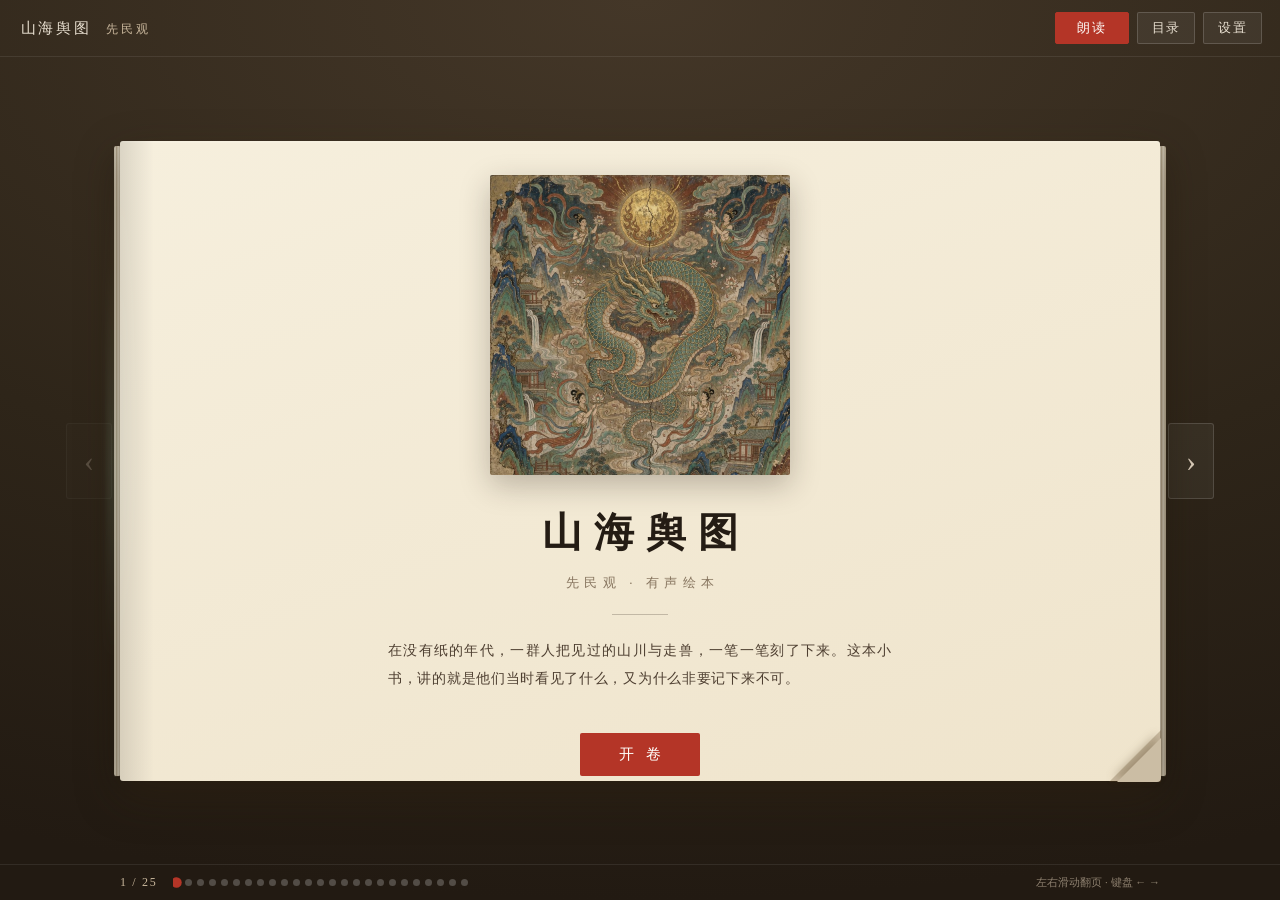
==== commit b906bfa7: "翻页更柔和内敛+新增左侧书口翘角" ====
--- a/index.html
+++ b/index.html
@@ -44,6 +44,7 @@
         <div class="flip__face flip__back" id="flip-back"></div>
       </div>
       <i class="stack stack--r" aria-hidden="true"></i>
+      <button class="corner corner--prev" id="corner-prev" type="button" aria-label="翻到上一页"><i></i><u></u></button>
       <button class="corner" id="corner" type="button" aria-label="翻到下一页"><i></i><u></u></button>
     </div>
 
--- a/assets/css/story.css
+++ b/assets/css/story.css
@@ -68,7 +68,7 @@
 /* ---------- 书页 ---------- */
 .book{
   flex:1 1 auto;max-width:1040px;height:100%;max-height:640px;
-  position:relative;perspective:1700px;transform-style:preserve-3d;
+  position:relative;perspective:2600px;transform-style:preserve-3d;
   will-change:transform;
 }
 .book__base{position:relative;height:100%;z-index:1}
@@ -318,6 +318,10 @@
 .corner:hover i,.corner:focus-visible i{border-width:0 0 58px 58px}
 .corner:hover u,.corner:focus-visible u{border-width:0 0 68px 68px}
 .corner.is-off{opacity:0;pointer-events:none}
+/* 左侧翘角：镜像上一页的快捷入口（右下角翻下一页、左下角翻上一页） */
+.corner--prev{right:auto;left:-1px;bottom:-1px}
+.corner--prev i,.corner--prev u{right:auto;left:0;transform:scaleX(-1)}
+.corner--prev i{border-bottom-right-radius:0;border-bottom-left-radius:4px}
 @media (prefers-reduced-motion:reduce){
   .corner i,.corner u{transition:none}
 }
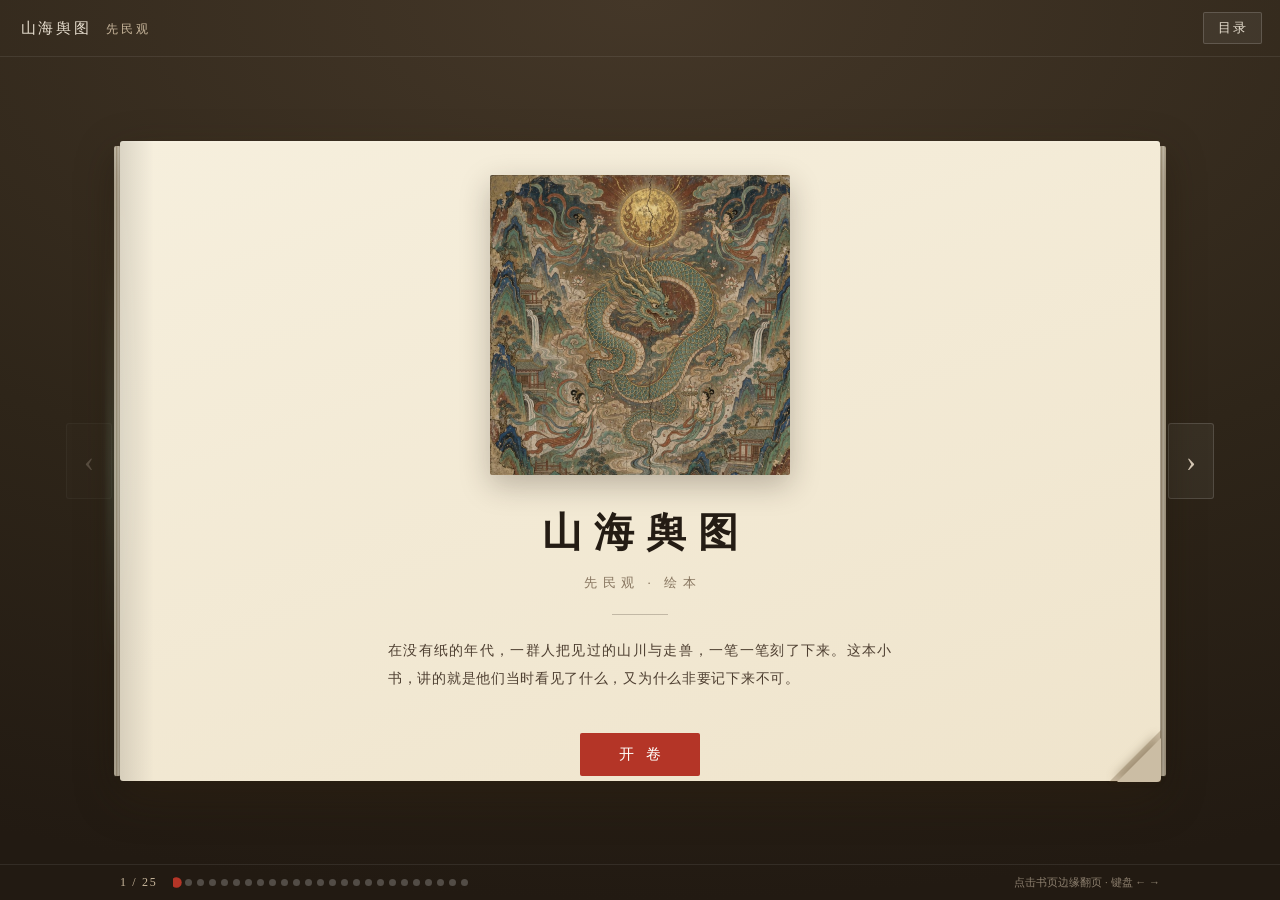
==== commit 62bc5a2c: "改为纯图文绘本：移除朗读/背景音乐/翻页音效，仅保留仿实体书翻页" ====
--- a/index.html
+++ b/index.html
@@ -3,8 +3,8 @@
 <head>
 <meta charset="utf-8">
 <meta name="viewport" content="width=device-width,initial-scale=1,viewport-fit=cover">
-<title>山海舆图 · 先民观｜有声绘本</title>
-<meta name="description" content="以《山海经》为基底的有声绘本电子书，翻页即有人声讲述，水墨淡彩插画。">
+<title>山海舆图 · 先民观｜绘本</title>
+<meta name="description" content="以《山海经》为基底的图文绘本电子书，仿实体书翻页，敦煌重彩插画。">
 <link rel="stylesheet" href="assets/css/story.css">
 </head>
 <body>
@@ -22,9 +22,7 @@
   <header class="bar">
     <div class="bar__brand">山海舆图 <em>先民观</em></div>
     <div class="bar__tools">
-      <button class="tbtn tbtn--say" id="btn-say" type="button">朗读</button>
       <button class="tbtn" id="btn-toc" type="button">目录</button>
-      <button class="tbtn" id="btn-set" type="button">设置</button>
     </div>
   </header>
 
@@ -55,7 +53,7 @@
     <div class="foot__inner">
       <span class="foot__num" id="page-num">1 / 25</span>
       <div class="dots" id="dots"></div>
-      <span class="foot__hint" id="foot-hint">左右滑动翻页 · 键盘 ← →</span>
+      <span class="foot__hint" id="foot-hint">点击书页边缘翻页 · 键盘 ← →</span>
     </div>
   </footer>
 
@@ -69,49 +67,7 @@
   </div>
 </div>
 
-<!-- 设置 -->
-<div class="sheet" id="sheet-set" hidden>
-  <div class="sheet__box">
-    <div class="sheet__head"><span>朗读与音乐</span><button class="sheet__x" data-close type="button">×</button></div>
-    <div class="set">
-      <label class="set__row">
-        <span>讲述声音</span>
-        <select id="set-voice"></select>
-      </label>
-      <label class="set__row">
-        <span>语速</span>
-        <input type="range" id="set-rate" min="0.6" max="1.4" step="0.1" value="0.95">
-        <b id="set-rate-val">0.95</b>
-      </label>
-      <label class="set__row set__row--check">
-        <input type="checkbox" id="set-auto" checked>
-        <span>翻页后自动讲述</span>
-      </label>
-      <label class="set__row set__row--check">
-        <input type="checkbox" id="set-bgm" checked>
-        <span>背景音乐（讲述时自动压低）</span>
-      </label>
-      <label class="set__row">
-        <span>音乐音量</span>
-        <input type="range" id="set-bgmvol" min="0" max="100" step="5" value="30">
-        <b id="set-bgmvol-val">30</b>
-      </label>
-      <label class="set__row set__row--check">
-        <input type="checkbox" id="set-sfx" checked>
-        <span>翻页的纸张沙沙声</span>
-      </label>
-      <label class="set__row set__row--check">
-        <input type="checkbox" id="set-mist" checked>
-        <span>翻页时的山海微光与薄雾</span>
-      </label>
-      <p class="set__note" id="set-note">翻页效果为实时三维演算：纸张按段弯曲、随光照明暗、落页有回弹；可在网址后加 ?seg=1 关闭弯曲（省性能）。</p>
-    </div>
-  </div>
-</div>
-
 <script src="assets/js/pages.js"></script>
-<script src="assets/js/audio-map.js"></script>
-<script src="assets/js/bgm.js"></script>
 <script src="assets/js/flip.js"></script>
 <script src="assets/js/intro.js"></script>
 <script src="assets/js/story.js"></script>
--- a/assets/css/story.css
+++ b/assets/css/story.css
@@ -1,6 +1,6 @@
 /* ===========================================================
- * 《山海舆图 · 先民观》有声绘本 · 样式
- * 电子书：宣纸书页 + 翻页动效 + 讲述高亮
+ * 《山海舆图 · 先民观》绘本 · 样式
+ * 电子书：宣纸书页 + 翻页动效
  * =========================================================== */
 :root{
   /* 色调整体提亮：宣纸更白更暖，墨色更深以拉开对比，朱色提饱和 */
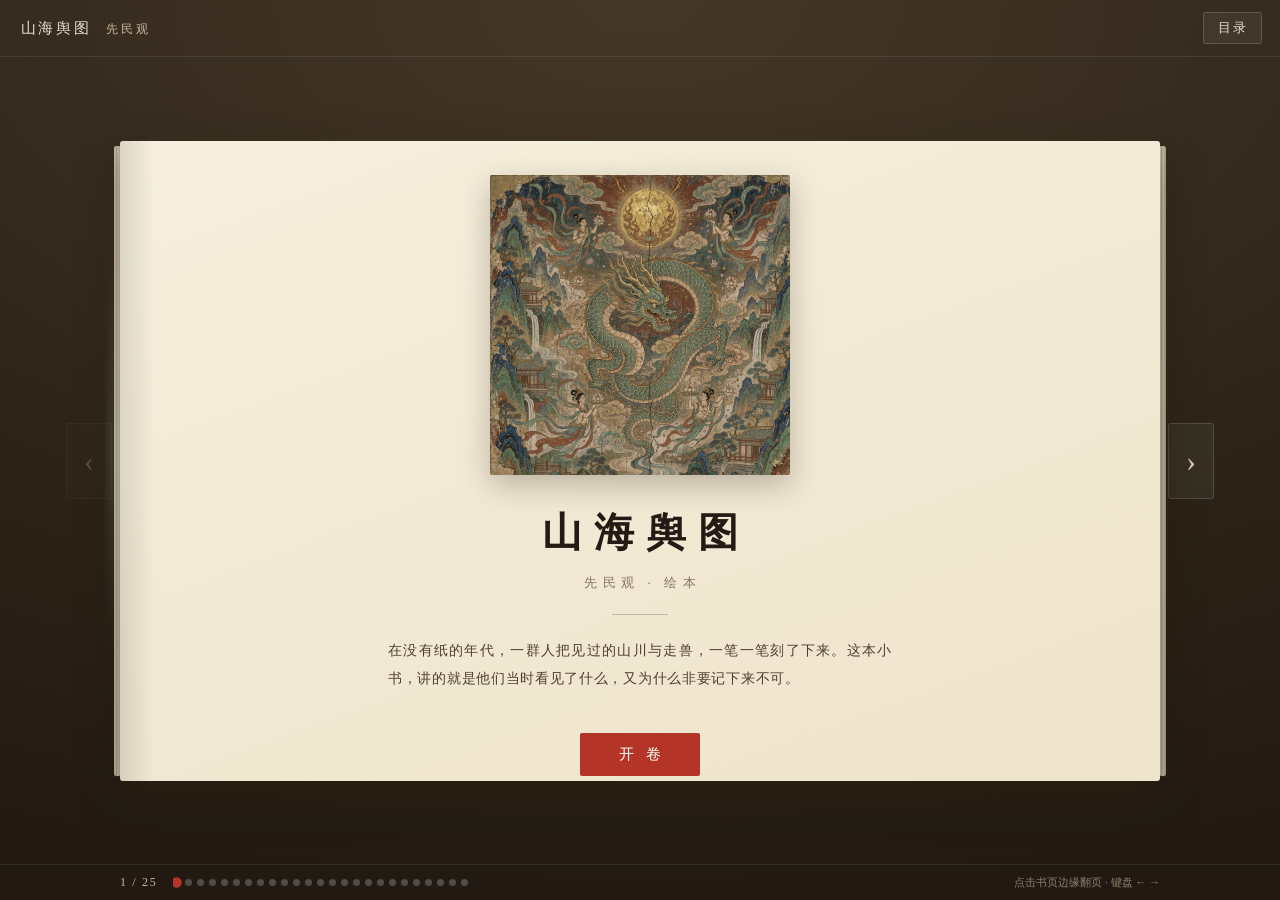
==== commit 62178f80: "翻页改为左右边缘热区触发+屏蔽动画期间连点+移除淡入浮出" ====
--- a/index.html
+++ b/index.html
@@ -42,8 +42,9 @@
         <div class="flip__face flip__back" id="flip-back"></div>
       </div>
       <i class="stack stack--r" aria-hidden="true"></i>
-      <button class="corner corner--prev" id="corner-prev" type="button" aria-label="翻到上一页"><i></i><u></u></button>
-      <button class="corner" id="corner" type="button" aria-label="翻到下一页"><i></i><u></u></button>
+      <!-- 左右边缘翻页热区：仅这两条窄带可点击翻页，中间图文区不响应 -->
+      <button class="edge edge--left" id="edge-left" type="button" aria-label="翻到上一页"></button>
+      <button class="edge edge--right" id="edge-right" type="button" aria-label="翻到下一页"></button>
     </div>
 
     <button class="nav nav--next" id="btn-next" type="button" aria-label="下一页">›</button>
--- a/assets/css/story.css
+++ b/assets/css/story.css
@@ -249,21 +249,6 @@
   filter:blur(1px);
   animation:mistUp 1.6s ease-out forwards;
 }
-/* ---------- 新的一页落定：内容和缓浮出 ---------- */
-.page.is-in .page__fig{animation:figIn .55s var(--ease) both}
-.page.is-in .page__body>*{animation:txtIn .5s var(--ease) both}
-.page.is-in .page__body>*:nth-child(2){animation-delay:.05s}
-.page.is-in .page__body>*:nth-child(3){animation-delay:.1s}
-.page.is-in .page__body>*:nth-child(n+4){animation-delay:.14s}
-/* 幅度控制在「浮出」的程度：太大反而会看成闪一下 */
-@keyframes figIn{
-  from{opacity:.45;transform:scale(.994) translateY(5px)}
-  to{opacity:1;transform:none}
-}
-@keyframes txtIn{
-  from{opacity:.5;transform:translateY(7px)}
-  to{opacity:1;transform:none}
-}
 @keyframes mistUp{
   0%{opacity:0;transform:translate(0,0) scale(.35)}
   18%{opacity:.9}
@@ -279,8 +264,6 @@
 .flip .page *{animation:none!important;transition:none!important}
 .flip.is-turning .curl__seg,
 .flip.is-turning .seg__shade{will-change:transform,opacity}
-body.is-dragging{user-select:none;-webkit-user-select:none;cursor:grabbing}
-body.is-dragging .sen{pointer-events:none}
 
 /* ---------- 书的厚度：两侧的纸叠 ---------- */
 .stack{
@@ -294,43 +277,25 @@
 .stack--l{left:-6px;transform:skewY(-1.6deg);opacity:.75}
 .stack--r{right:-6px;transform:skewY(1.6deg);opacity:.75}
 
-/* ---------- 书口的翘角：下一页在等你 ---------- */
-.corner{
-  position:absolute;right:-1px;bottom:-1px;width:76px;height:76px;z-index:8;
+/* ---------- 左右边缘翻页热区 ----------
+ * 仅书页左右各 10% 的窄带可点击翻页；中间图文区不响应，杜绝阅读误触。
+ * 热区本身透明不可见，只在悬停/触摸时给出极淡的提示。 */
+.edge{
+  position:absolute;top:0;bottom:0;width:10%;z-index:8;
   border:0;padding:0;background:transparent;cursor:pointer;
-  transition:opacity .35s var(--ease);
-}
-.corner[hidden]{display:none}
-.corner i{    /* 掀起的纸角 */
-  position:absolute;right:0;bottom:0;width:0;height:0;display:block;
-  border-style:solid;border-width:0 0 44px 44px;
-  border-color:transparent transparent #F3EAD4 transparent;
-  border-bottom-right-radius:4px;
-  filter:drop-shadow(-4px -4px 5px rgba(58,40,12,.3));
-  transition:border-width .28s var(--ease);
-}
-.corner u{    /* 纸角下面露出的底 */
-  position:absolute;right:0;bottom:0;width:0;height:0;display:block;
-  border-style:solid;border-width:0 0 52px 52px;
-  border-color:transparent transparent rgba(96,74,40,.28) transparent;
-  transition:border-width .28s var(--ease);
-}
-.corner:hover i,.corner:focus-visible i{border-width:0 0 58px 58px}
-.corner:hover u,.corner:focus-visible u{border-width:0 0 68px 68px}
-.corner.is-off{opacity:0;pointer-events:none}
-/* 左侧翘角：镜像上一页的快捷入口（右下角翻下一页、左下角翻上一页） */
-.corner--prev{right:auto;left:-1px;bottom:-1px}
-.corner--prev i,.corner--prev u{right:auto;left:0;transform:scaleX(-1)}
-.corner--prev i{border-bottom-right-radius:0;border-bottom-left-radius:4px}
-@media (prefers-reduced-motion:reduce){
-  .corner i,.corner u{transition:none}
-}
-
-/* 开场短片结束后，书轻轻落定 */
+  -webkit-tap-highlight-color:transparent;
+}
+.edge--left{left:0}
+.edge--right{right:0}
+.edge.is-off{pointer-events:none}
+.edge:hover{background:linear-gradient(90deg,rgba(255,255,255,.07),rgba(255,255,255,0))}
+.edge--right:hover{background:linear-gradient(270deg,rgba(255,255,255,.07),rgba(255,255,255,0))}
+
+/* 开场短片结束后，书轻轻落定（纯位移，不做淡入） */
 .book.is-in{animation:bookIn .9s var(--ease)}
 @keyframes bookIn{
-  from{opacity:0;transform:scale(.982) translateY(10px)}
-  to{opacity:1;transform:none}
+  from{transform:scale(.985) translateY(12px)}
+  to{transform:none}
 }
 @media (prefers-reduced-motion:reduce){
   .book.is-in{animation:none}
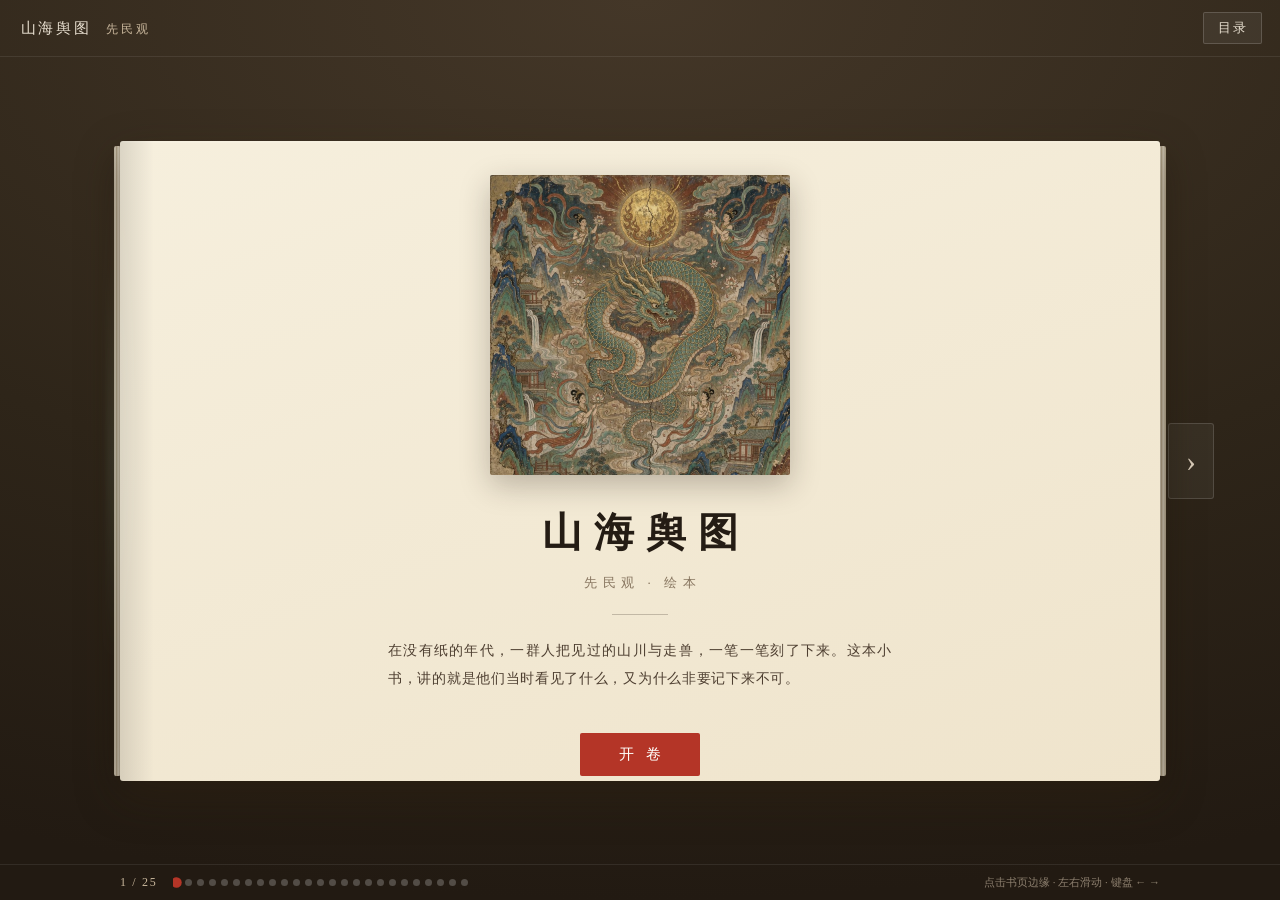
==== commit b4612feb: "翻页引擎重写：单张纸绕书脊3D翻转 + 拖动跟手 + 预加载" ====
--- a/index.html
+++ b/index.html
@@ -1,76 +1,81 @@
-<!DOCTYPE html>
-<html lang="zh-CN">
-<head>
-<meta charset="utf-8">
-<meta name="viewport" content="width=device-width,initial-scale=1,viewport-fit=cover">
-<title>山海舆图 · 先民观｜绘本</title>
-<meta name="description" content="以《山海经》为基底的图文绘本电子书，仿实体书翻页，敦煌重彩插画。">
-<link rel="stylesheet" href="assets/css/story.css">
-</head>
-<body>
-
-<!-- 开场展卷短片 -->
-<div class="intro" id="intro" hidden>
-  <video class="intro__v" id="intro-video" data-src="assets/video/intro.mp4"
-         playsinline muted preload="auto"></video>
-  <div class="intro__veil"></div>
-  <button class="intro__skip" id="intro-skip" type="button">跳过 · 直接展卷</button>
-</div>
-
-<div class="app">
-
-  <header class="bar">
-    <div class="bar__brand">山海舆图 <em>先民观</em></div>
-    <div class="bar__tools">
-      <button class="tbtn" id="btn-toc" type="button">目录</button>
-    </div>
-  </header>
-
-  <main class="stage" id="stage">
-    <button class="nav nav--prev" id="btn-prev" type="button" aria-label="上一页">‹</button>
-
-    <div class="book" id="book">
-      <i class="stack stack--l" aria-hidden="true"></i>
-      <div class="book__base" id="base">
-        <article class="page" id="page"></article>
-      </div>
-      <div class="book__next" id="next-half"></div>
-      <div class="book__cast" id="cast"></div>
-      <div class="book__spine" id="spine"></div>
-      <div class="flip" id="flip" hidden>
-        <div class="flip__face flip__front" id="flip-front"></div>
-        <div class="flip__face flip__back" id="flip-back"></div>
-      </div>
-      <i class="stack stack--r" aria-hidden="true"></i>
-      <!-- 左右边缘翻页热区：仅这两条窄带可点击翻页，中间图文区不响应 -->
-      <button class="edge edge--left" id="edge-left" type="button" aria-label="翻到上一页"></button>
-      <button class="edge edge--right" id="edge-right" type="button" aria-label="翻到下一页"></button>
-    </div>
-
-    <button class="nav nav--next" id="btn-next" type="button" aria-label="下一页">›</button>
-  </main>
-
-  <footer class="foot">
-    <div class="foot__inner">
-      <span class="foot__num" id="page-num">1 / 25</span>
-      <div class="dots" id="dots"></div>
-      <span class="foot__hint" id="foot-hint">点击书页边缘翻页 · 键盘 ← →</span>
-    </div>
-  </footer>
-
-</div>
-
-<!-- 目录 -->
-<div class="sheet" id="sheet-toc" hidden>
-  <div class="sheet__box">
-    <div class="sheet__head"><span>目录</span><button class="sheet__x" data-close type="button">×</button></div>
-    <div class="toc" id="toc"></div>
-  </div>
-</div>
-
-<script src="assets/js/pages.js"></script>
-<script src="assets/js/flip.js"></script>
-<script src="assets/js/intro.js"></script>
-<script src="assets/js/story.js"></script>
-</body>
-</html>
+<!DOCTYPE html>
+<html lang="zh-CN">
+<head>
+<meta charset="utf-8">
+<meta name="viewport" content="width=device-width,initial-scale=1,viewport-fit=cover">
+<title>山海舆图 · 先民观｜绘本</title>
+<meta name="description" content="以《山海经》为基底的图文绘本电子书，仿实体书翻页，敦煌重彩插画。">
+<link rel="stylesheet" href="assets/css/story.css">
+</head>
+<body>
+
+<!-- 开场展卷短片 -->
+<div class="intro" id="intro" hidden>
+  <video class="intro__v" id="intro-video" data-src="assets/video/intro.mp4"
+         playsinline muted preload="auto"></video>
+  <div class="intro__veil"></div>
+  <button class="intro__skip" id="intro-skip" type="button">跳过 · 直接展卷</button>
+</div>
+
+<div class="app">
+
+  <header class="bar">
+    <div class="bar__brand">山海舆图 <em>先民观</em></div>
+    <div class="bar__tools">
+      <button class="tbtn" id="btn-toc" type="button">目录</button>
+    </div>
+  </header>
+
+  <main class="stage" id="stage">
+    <button class="nav nav--prev" id="btn-prev" type="button" aria-label="上一页">‹</button>
+
+    <div class="book" id="book">
+      <i class="stack stack--l" aria-hidden="true"></i>
+      <div class="book__base" id="base">
+        <article class="page" id="page"></article>
+      </div>
+      <div class="book__cast" id="cast" aria-hidden="true"></div>
+      <div class="book__spine" id="spine" aria-hidden="true"></div>
+      <!-- 翻动的那张纸：正面是揭下来的那一页，背面是纸背 -->
+      <div class="flip" id="flip" hidden>
+        <div class="flip__sheet" id="sheet">
+          <div class="flip__side flip__front" id="flip-front"></div>
+          <div class="flip__side flip__back" id="flip-back"></div>
+          <div class="flip__sheen" id="flip-sheen"></div>
+          <div class="flip__drop" id="flip-drop" aria-hidden="true"></div>
+          <div class="flip__dim" id="flip-dim" aria-hidden="true"></div>
+        </div>
+      </div>
+      <i class="stack stack--r" aria-hidden="true"></i>
+      <!-- 左右边缘翻页热区：仅这两条窄带可点击翻页，中间图文区不响应 -->
+      <button class="edge edge--left" id="edge-left" type="button" aria-label="翻到上一页"></button>
+      <button class="edge edge--right" id="edge-right" type="button" aria-label="翻到下一页"></button>
+    </div>
+
+    <button class="nav nav--next" id="btn-next" type="button" aria-label="下一页">›</button>
+  </main>
+
+  <footer class="foot">
+    <div class="foot__inner">
+      <span class="foot__num" id="page-num">1 / 25</span>
+      <div class="dots" id="dots"></div>
+      <span class="foot__hint" id="foot-hint">点击书页边缘 · 左右滑动 · 键盘 ← →</span>
+    </div>
+  </footer>
+
+</div>
+
+<!-- 目录 -->
+<div class="sheet" id="sheet-toc" hidden>
+  <div class="sheet__box">
+    <div class="sheet__head"><span>目录</span><button class="sheet__x" data-close type="button">×</button></div>
+    <div class="toc" id="toc"></div>
+  </div>
+</div>
+
+<script src="assets/js/pages.js"></script>
+<script src="assets/js/flip.js"></script>
+<script src="assets/js/intro.js"></script>
+<script src="assets/js/story.js"></script>
+</body>
+</html>
--- a/assets/css/story.css
+++ b/assets/css/story.css
@@ -50,6 +50,8 @@
 .stage{
   flex:1 1 auto;display:flex;align-items:center;justify-content:center;
   gap:8px;padding:20px 10px;position:relative;min-height:0;overflow:hidden;
+  /* 只放行纵向滚动（移动端）：横向手势交给 JS 做翻页，避免和正文滚动打架 */
+  touch-action:pan-y;overscroll-behavior-x:none;
 }
 .nav{
   flex:0 0 auto;width:46px;height:76px;font-size:30px;line-height:1;
@@ -58,7 +60,8 @@
   transition:.25s var(--ease);-webkit-tap-highlight-color:transparent;
 }
 .nav:hover{background:rgba(255,255,255,.14)}
-.nav[disabled]{opacity:.25;cursor:default}
+/* 首末页：按钮整块隐去（用 visibility 保留占位，避免书页跟着位移） */
+.nav[disabled]{opacity:0;visibility:hidden;pointer-events:none;cursor:default}
 @media (max-width:720px){
   .nav{position:absolute;bottom:6px;height:44px;width:44px;font-size:24px;z-index:5}
   .nav--prev{left:10px}.nav--next{right:10px}
@@ -68,7 +71,7 @@
 /* ---------- 书页 ---------- */
 .book{
   flex:1 1 auto;max-width:1040px;height:100%;max-height:640px;
-  position:relative;perspective:2600px;transform-style:preserve-3d;
+  position:relative;
   will-change:transform;
 }
 .book__base{position:relative;height:100%;z-index:1}
@@ -181,27 +184,11 @@
 .colo__k{font-size:12px;letter-spacing:.24em;color:var(--red);margin-bottom:6px}
 .colo__v{font-size:13.5px;line-height:2;color:var(--ink-soft)}
 
-/* ---------- 翻页：仿实体书 ---------- */
-/* 翻页期间提前露出的"下一页"半边（跨页书：纸离开右半后右半先换；回翻则左半先换） */
-.book__next{
-  position:absolute;top:0;bottom:0;z-index:2;visibility:hidden;overflow:hidden;
-}
-.book__next.is-right{left:50%;right:0}
-.book__next.is-left{left:0;right:50%}
-.book__next-in{position:absolute;top:0;height:100%}
-.book__next.is-right .book__next-in{left:-100%;width:200%}
-.book__next.is-left .book__next-in{left:0;width:200%}
-
-.book__cast{          /* 翻起的纸落在下面一页上的影子 */
-  /* 渐变写死在这儿，方向与长度交给 scaleX（纯合成，不重绘）：
-     靠书脊一端最浓，向自由端渐淡；向左时 scaleX(-1) 镜像即可。 */
-  position:absolute;left:50%;top:0;bottom:0;width:50%;z-index:2;
-  transform-origin:left center;pointer-events:none;opacity:0;
-  background:linear-gradient(90deg,rgba(60,42,20,.5) 0%,rgba(60,42,20,.2) 42%,rgba(60,42,20,0) 100%);
-  filter:blur(7px);
-}
-@media (max-width:860px){   /* 窄屏单页：纸从左边起，影子铺满整幅 */
-  .book__cast{left:0;width:100%}
+/* ---------- 翻页：一张纸绕书脊翻转 ---------- */
+.book__cast{          /* 纸离开书脊时，书脊处透出的阴影（只动 opacity，纯合成） */
+  position:absolute;left:0;top:0;bottom:0;width:44%;z-index:2;
+  pointer-events:none;opacity:0;
+  background:linear-gradient(90deg,rgba(46,30,12,.44) 0%,rgba(46,30,12,.18) 44%,rgba(46,30,12,0) 100%);
 }
 .book__spine{         /* 书缝里溢出的青金山海微光 */
   position:absolute;left:-14px;top:4%;bottom:4%;width:58px;z-index:5;
@@ -211,59 +198,70 @@
     radial-gradient(44% 56% at 26% 38%,rgba(236,206,128,.42) 0%,rgba(236,206,128,0) 70%);
   filter:blur(2px);
 }
+
+/* 翻动的那张纸。外面这层只负责"裁"和"透视"：
+ * 越过书口的部分裁掉（纸绕左缘转到 90° 以后会跑到书的左边去），
+ * 同时把透视装在这一层，纸张的 3D 才有纵深。 */
 .flip{
-  /* 桌面跨页书：翻的纸 = 右半页，绕书脊（中线）转 */
-  position:absolute;left:50%;right:0;top:0;bottom:0;z-index:3;
-  transform-origin:left center;transform-style:preserve-3d;
-}
-.flip.is-turning{will-change:transform}   /* 只在这一张纸翻动时提示合成器 */
-@media (max-width:860px){
-  .flip{left:0}   /* 窄屏单页：整页绕左缘转 */
+  position:absolute;inset:0;z-index:3;
+  perspective:7000px;perspective-origin:50% 50%;
 }
 .flip[hidden]{display:none}
-.flip__face{position:absolute;inset:0;transform-style:preserve-3d}
-.flip__back{
-  transform-origin:left center;   /* 必须同绕书脊，否则纸的背面会错位 */
-  transform:rotateY(180deg);
-}
-.flip__face::after{  /* 纸张切口（书口一侧）：能看见"厚度"的一小条 */
-  content:'';position:absolute;right:0;top:0;bottom:0;width:3px;
-  background:linear-gradient(270deg,#FFFDF6 0%,#EADFC4 60%,rgba(234,223,196,0) 100%);
-}
-
-/* 纸条：首尾相接，各自绕左缘转一点，连起来就是卷曲的纸 */
-.curl{position:absolute;inset:0;transform-style:preserve-3d;transform-origin:left center}
-.curl__seg{
-  position:absolute;top:0;bottom:0;
-  transform-origin:left center;transform-style:preserve-3d;
+.flip__sheet{
+  position:absolute;inset:0;
+  transform-origin:left center;             /* 绕书脊（书页左缘）转 */
+  transform-style:preserve-3d;
+  backface-visibility:hidden;-webkit-backface-visibility:hidden;
+  will-change:transform;
   background:var(--paper);
-}
-.seg__clip{position:absolute;inset:-1px;overflow:hidden}   /* 外扩1px：相邻纸条互相搭接，消掉接缝 */
-.seg__body{position:absolute;top:0;height:100%}
-.seg__shade{position:absolute;inset:0;background:#120C06;opacity:0;pointer-events:none}
-
-/* 薄雾粒子 */
-.mist{
-  position:absolute;display:block;border-radius:50%;pointer-events:none;opacity:0;
-  background:radial-gradient(circle,rgba(207,243,230,.95) 0%,rgba(150,215,196,.4) 42%,rgba(150,215,196,0) 72%);
-  filter:blur(1px);
-  animation:mistUp 1.6s ease-out forwards;
-}
-@keyframes mistUp{
-  0%{opacity:0;transform:translate(0,0) scale(.35)}
-  18%{opacity:.9}
-  100%{opacity:0;transform:translate(-16px,-130px) scale(1.6)}
-}
-/* ---------- 翻页期间的性能降级 ----------
- * 纸的正面背面各被复制了 segN 份（默认 7×2 = 14 份整页内容），
- * 每帧都得光栅化这 14 份；贵的效果在翻页时一律卸掉，静止时再给回。
- * 这一处省下的开销，比其它微调加起来都多。 */
+  /* 纸离开桌面时的落影：让抬起来的那张纸有重量，不是凭空浮着 */
+  box-shadow:0 26px 54px rgba(26,15,4,.42),0 4px 12px rgba(26,15,4,.28);
+}
+.flip__side{
+  position:absolute;inset:0;overflow:hidden;
+  backface-visibility:hidden;-webkit-backface-visibility:hidden;
+  background:var(--paper);
+}
+.flip__back{transform:rotateY(180deg)}
+.flip__back::after{   /* 纸背：不印字，只有一点纸纹与边缘的暗 */
+  content:'';position:absolute;inset:0;
+  background:
+    linear-gradient(90deg,rgba(43,30,14,.16),rgba(43,30,14,0) 26%),
+    linear-gradient(160deg,#FBF6E8,#F2EAD6);
+}
+/* 纸面反光：书脊侧偏暗（弯折处背光）、书口侧偏亮，翻页中途最明显 */
+.flip__sheen{
+  position:absolute;inset:0;pointer-events:none;opacity:0;
+  background:linear-gradient(90deg,
+    rgba(42,27,10,.34) 0%,rgba(42,27,10,.10) 17%,rgba(255,255,255,0) 44%,
+    rgba(255,255,255,.10) 80%,rgba(255,255,255,.20) 100%);
+}
+/* 纸转过 60° 以后逐渐背离光源：越立越暗，到接近竖立时只剩纸边的一点暗影，
+ * 不会在书脊上留一根亮白的细线。 */
+.flip__dim{
+  position:absolute;inset:0;pointer-events:none;opacity:0;background:#120C06;
+}
+/* 纸口投在下一页上的影子：跟着纸一起转，位置永远贴着纸边，不用每帧算 */
+.flip__drop{
+  position:absolute;left:100%;top:-6%;bottom:-6%;width:26%;
+  pointer-events:none;opacity:0;
+  background:linear-gradient(90deg,
+    rgba(26,15,4,.30) 0%,rgba(26,15,4,.16) 26%,rgba(26,15,4,.05) 62%,rgba(26,15,4,0) 100%);
+}
+.flip__sheet::after{  /* 纸的切边：书口那一小条高光，让纸有厚度 */
+  content:'';position:absolute;right:0;top:0;bottom:0;width:2px;
+  background:linear-gradient(270deg,rgba(255,253,246,.9),rgba(234,223,196,0));
+}
+.flip .flip__front{pointer-events:none}      /* 纸上的"开卷"按钮不该被点到 */
+
+/* 翻页期间把昂贵的效果从纸上卸掉：
+ * 整页内容只画一次，随后只是被 3D 变换搬动，不再重排。 */
 .flip .page{box-shadow:none;transition:none}
-.flip .page__fig img{filter:none}                 /* 14 份 drop-shadow + 色彩矩阵，最贵的一项 */
-.flip .page::after{background:linear-gradient(90deg,rgba(0,0,0,.1),rgba(0,0,0,0))}
+.flip .page__fig img{filter:brightness(1.035) saturate(1.15) contrast(1.02)}
 .flip .page *{animation:none!important;transition:none!important}
-.flip.is-turning .curl__seg,
-.flip.is-turning .seg__shade{will-change:transform,opacity}
+.book.is-grab{cursor:grabbing;user-select:none;-webkit-user-select:none}
+.book.is-grab .page{border-radius:0 3px 3px 0}
+
 
 /* ---------- 书的厚度：两侧的纸叠 ---------- */
 .stack{
@@ -299,7 +297,7 @@
 }
 @media (prefers-reduced-motion:reduce){
   .book.is-in{animation:none}
-  .mist{display:none}
+  .flip__sheet{will-change:auto}
 }
 
 /* ---------- 页脚 ---------- */
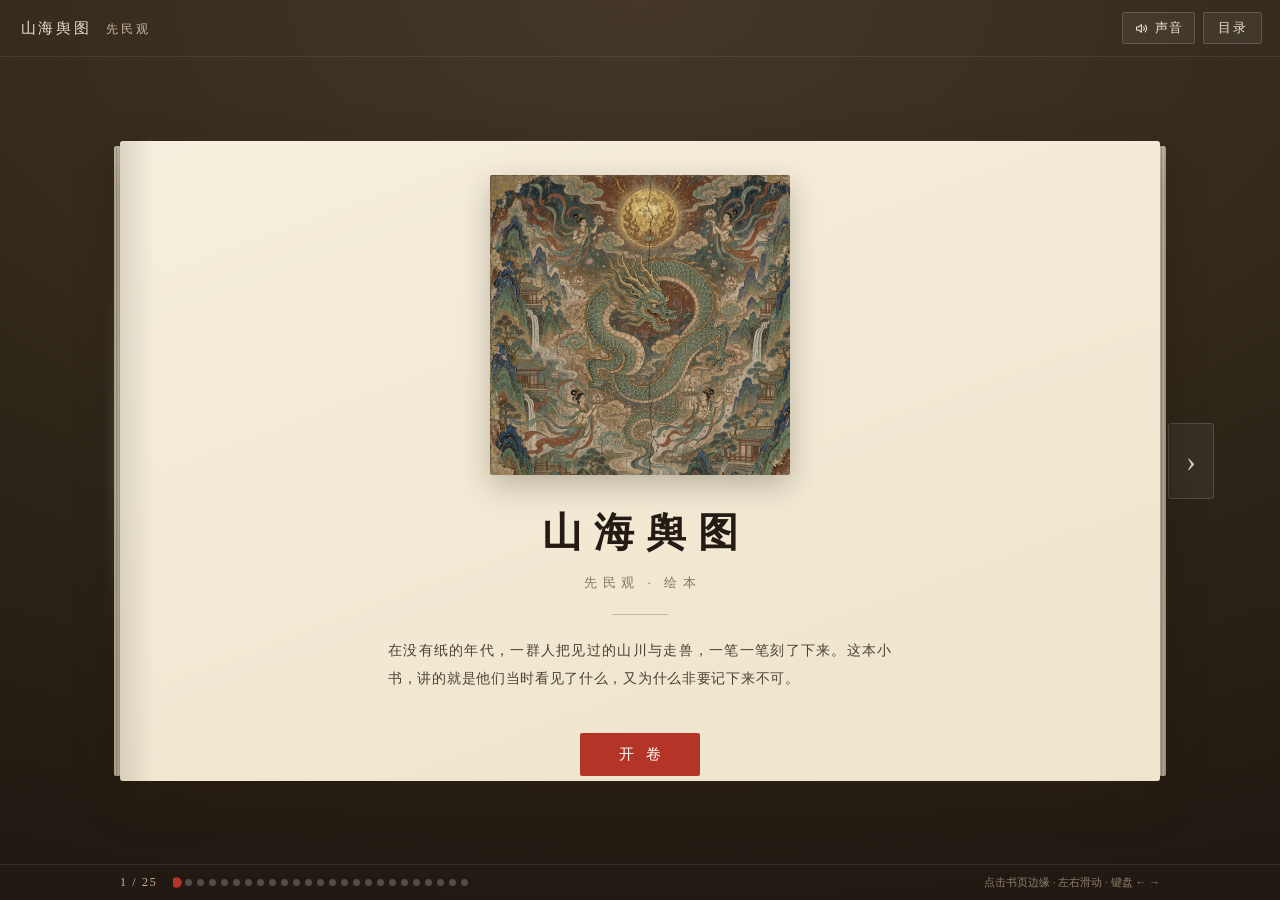
==== commit f914fed6: "增加声音：翻书声 + 64s 循环背景乐 + 喇叭开关" ====
--- a/index.html
+++ b/index.html
@@ -22,6 +22,19 @@
   <header class="bar">
     <div class="bar__brand">山海舆图 <em>先民观</em></div>
     <div class="bar__tools">
+      <button class="tbtn tbtn--sound" id="btn-sound" type="button"
+              aria-pressed="true" aria-label="关闭声音" title="关闭声音">
+        <svg class="ico ico--on" viewBox="0 0 24 24" aria-hidden="true">
+          <path d="M4 9.6h3.3L12 5.9v12.2l-4.7-3.7H4z"/>
+          <path d="M15.4 9.2a4.3 4.3 0 0 1 0 5.6"/>
+          <path d="M17.9 6.7a7.9 7.9 0 0 1 0 10.6"/>
+        </svg>
+        <svg class="ico ico--off" viewBox="0 0 24 24" aria-hidden="true">
+          <path d="M4 9.6h3.3L12 5.9v12.2l-4.7-3.7H4z"/>
+          <path d="M16.2 9.4l4.3 4.7M20.5 9.4l-4.3 4.7"/>
+        </svg>
+        <span class="tbtn__t">声音</span>
+      </button>
       <button class="tbtn" id="btn-toc" type="button">目录</button>
     </div>
   </header>
@@ -75,6 +88,7 @@
 
 <script src="assets/js/pages.js"></script>
 <script src="assets/js/flip.js"></script>
+<script src="assets/js/audio.js"></script>
 <script src="assets/js/intro.js"></script>
 <script src="assets/js/story.js"></script>
 </body>
--- a/assets/css/story.css
+++ b/assets/css/story.css
@@ -47,6 +47,16 @@
 .tbtn--say:hover{background:#B03326}
 .tbtn--say.is-on{background:#4A6B4F;border-color:#4A6B4F}
 
+/* 声音开关：喇叭图标 + 文字，关闭时图标换成打叉、整体压暗 */
+.tbtn--sound{display:inline-flex;align-items:center;gap:6px;padding:6px 11px}
+.tbtn--sound .ico{width:15px;height:15px;flex:0 0 auto;fill:none;stroke:currentColor;
+  stroke-width:1.7;stroke-linecap:round;stroke-linejoin:round}
+.tbtn--sound .ico--off{display:none}
+.tbtn--sound.is-off{color:#B9AB95;background:rgba(255,255,255,.03)}
+.tbtn--sound.is-off .ico--on{display:none}
+.tbtn--sound.is-off .ico--off{display:block}
+@media (max-width:420px){.tbtn--sound .tbtn__t{display:none}}   /* 窄屏只留图标 */
+
 .stage{
   flex:1 1 auto;display:flex;align-items:center;justify-content:center;
   gap:8px;padding:20px 10px;position:relative;min-height:0;overflow:hidden;
@@ -260,7 +270,6 @@
 .flip .page__fig img{filter:brightness(1.035) saturate(1.15) contrast(1.02)}
 .flip .page *{animation:none!important;transition:none!important}
 .book.is-grab{cursor:grabbing;user-select:none;-webkit-user-select:none}
-.book.is-grab .page{border-radius:0 3px 3px 0}
 
 
 /* ---------- 书的厚度：两侧的纸叠 ---------- */
